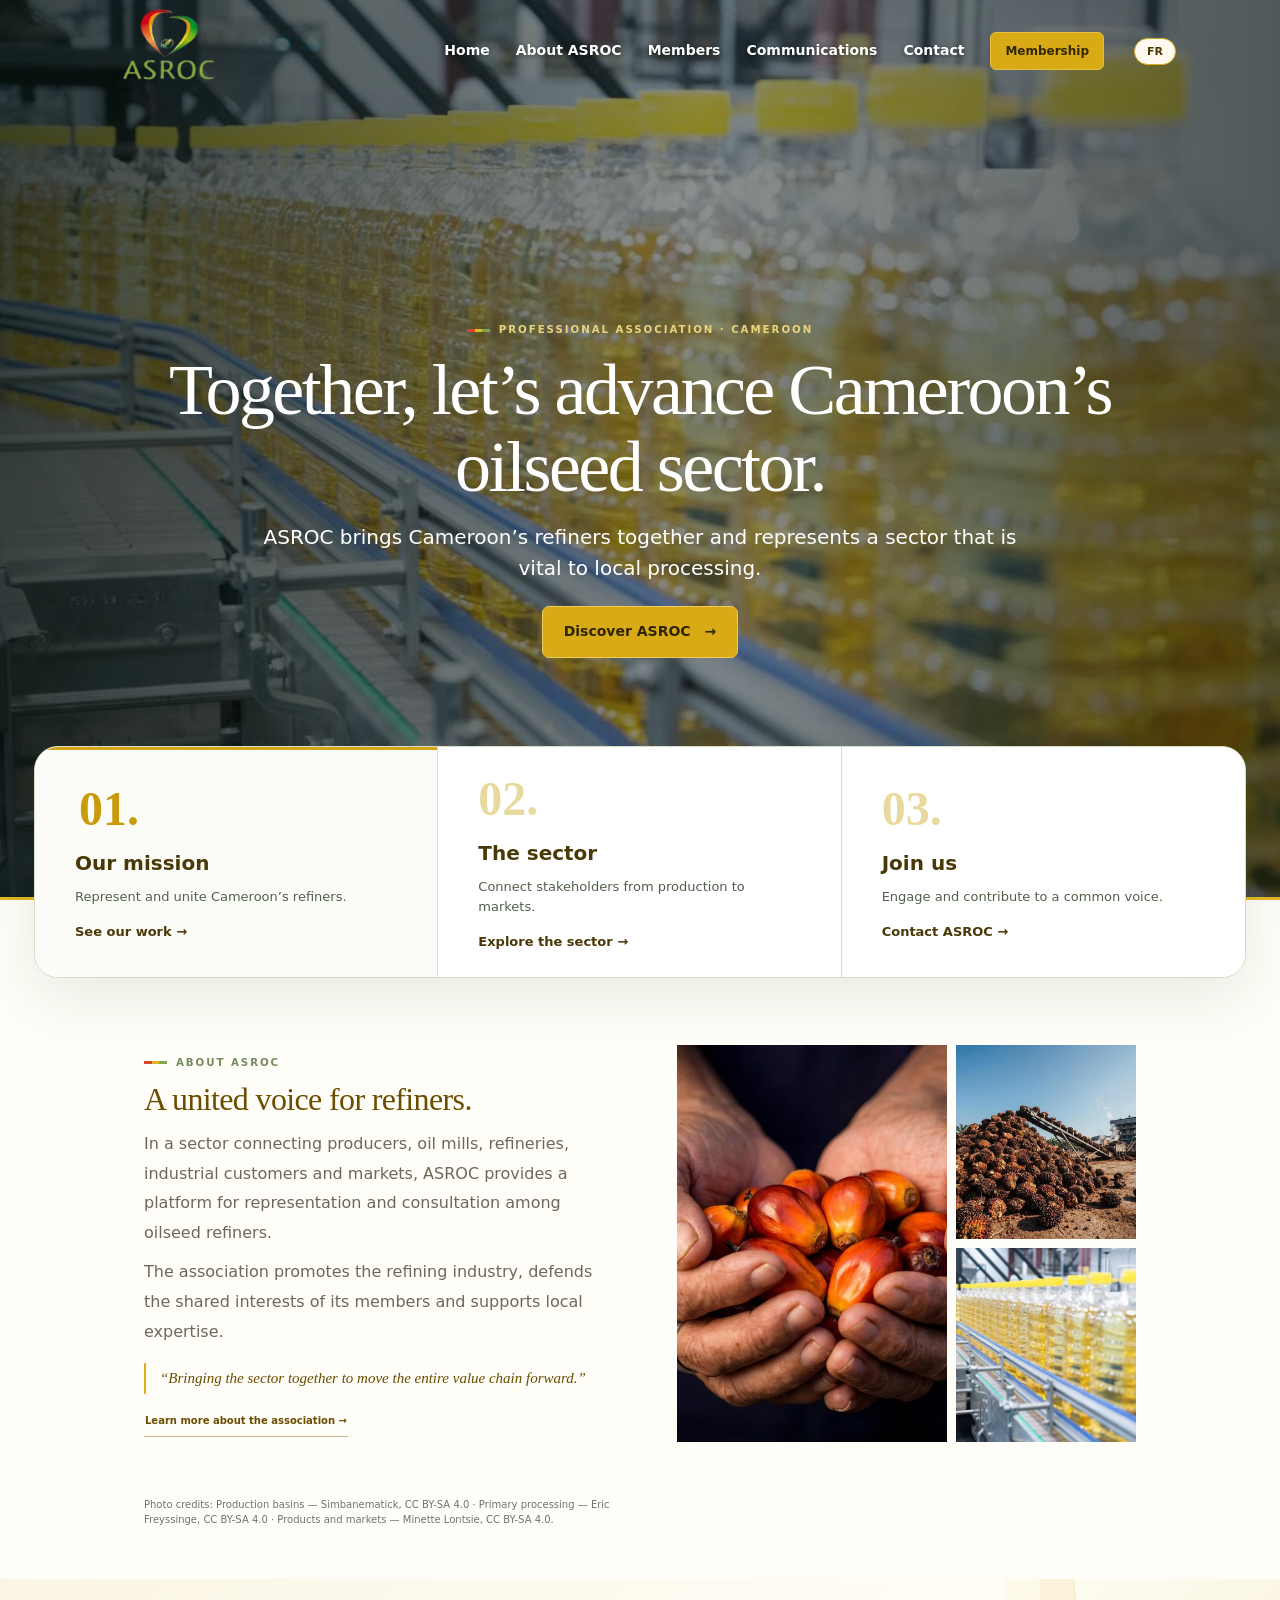
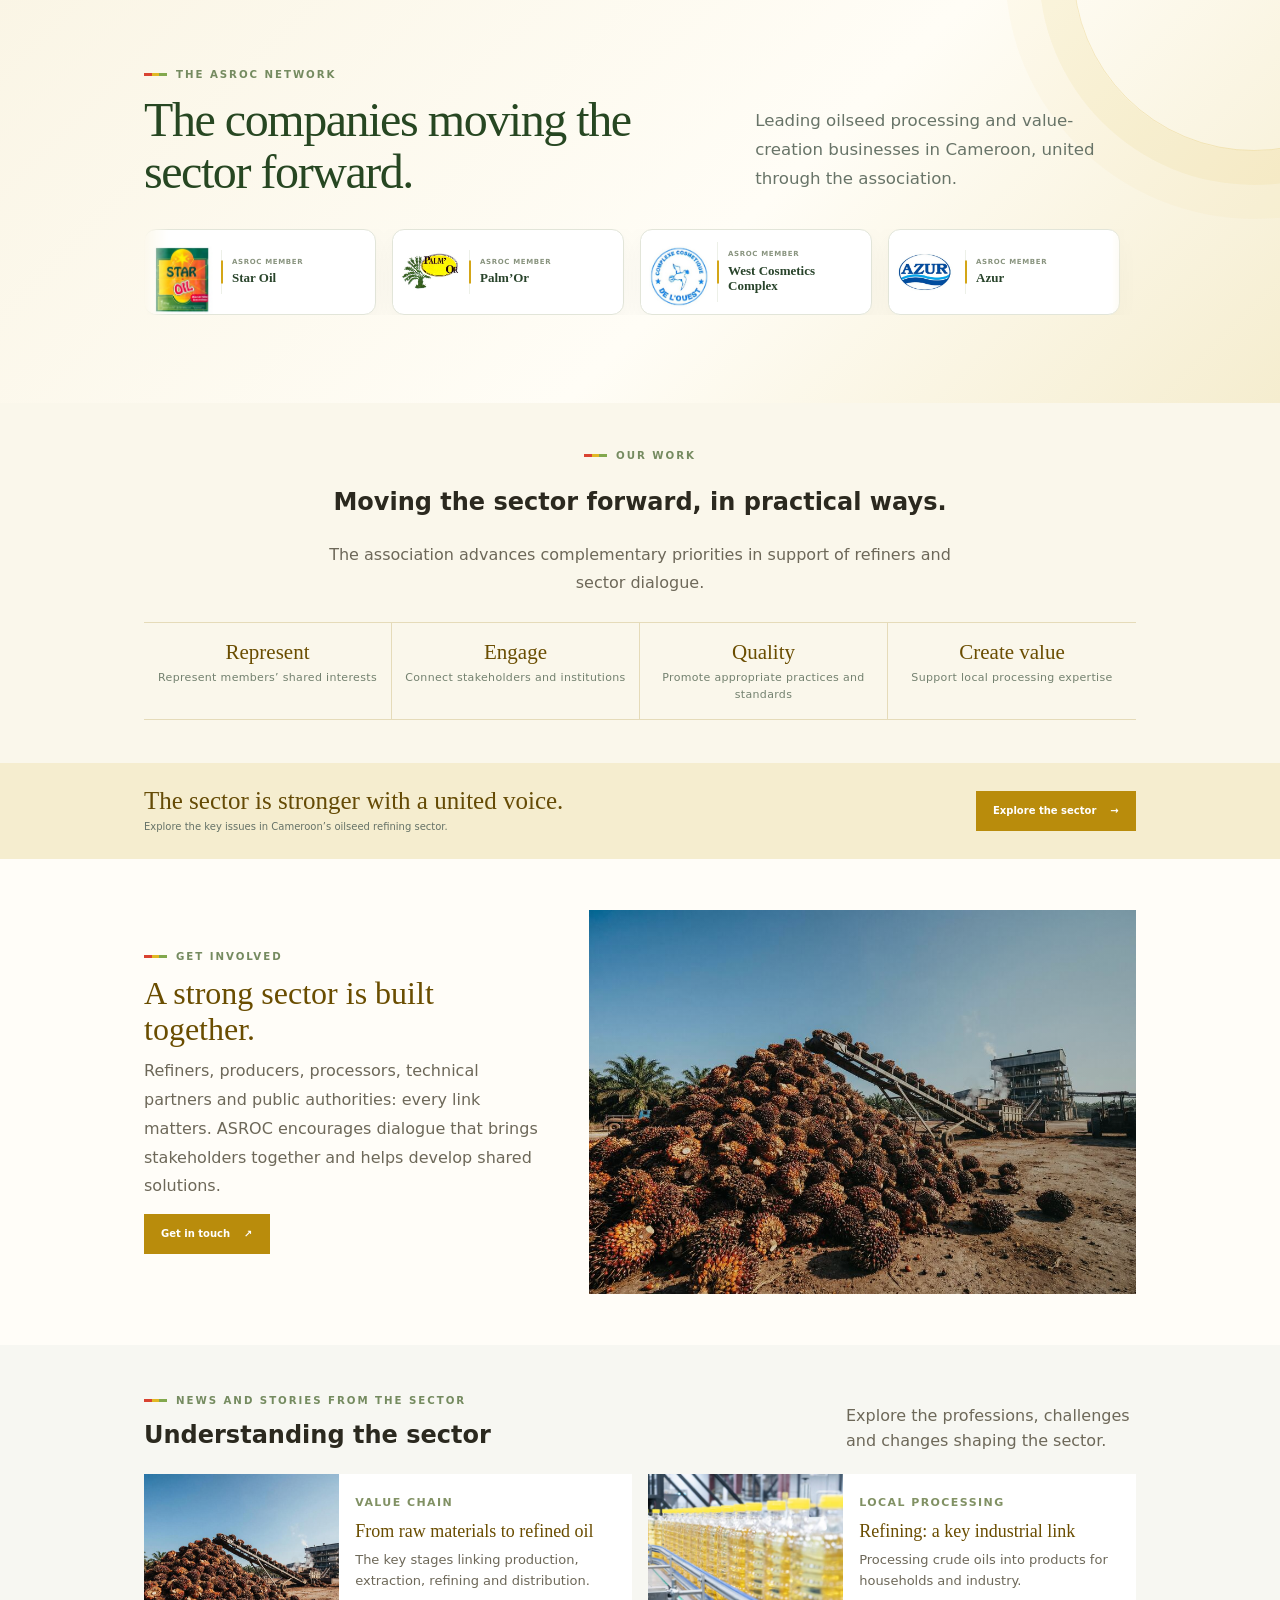
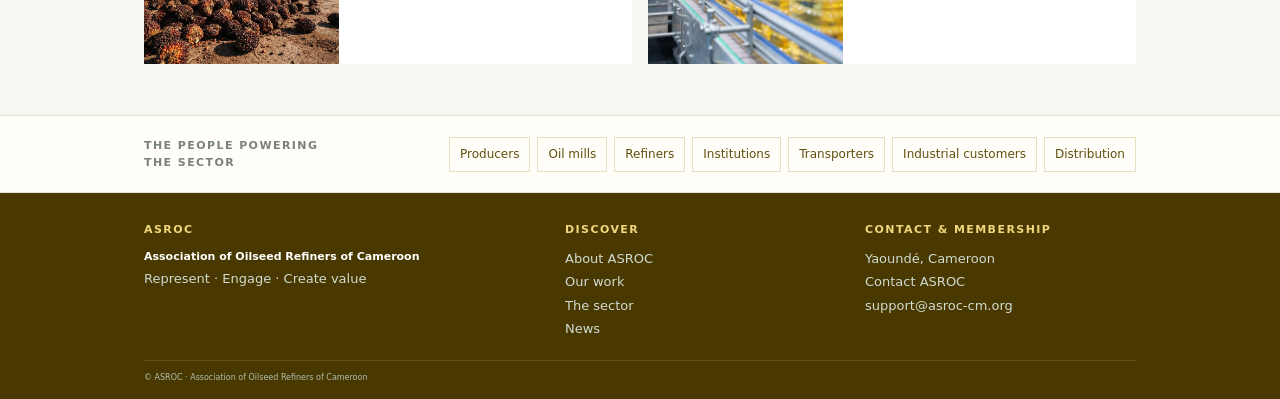
==== index.html @ 1782e1f9 "Remove overlaid photo credits from site images" ====
<!doctype html>
<html lang="fr">
<head>
<meta charset="utf-8">
<meta name="viewport" content="width=device-width, initial-scale=1, viewport-fit=cover">
<meta name="theme-color" content="#345b2b">
<title>ASROC — Raffineurs des oléagineux du Cameroun</title>
<meta name="description" content="L’ASROC fédère les raffineurs des oléagineux du Cameroun et contribue au développement de la filière.">
<link rel="stylesheet" href="/navigation.css"><link rel="icon" type="image/png" href="/assets/favicon-asroc.png"><link rel="apple-touch-icon" href="/assets/favicon-asroc.png"></head>
<body><div id="asroc-template-refined">
<style>
#asroc-template-refined{--forest:#345b2b;--forest2:#274722;--sage:#82a84d;--gold:#e1b824;--cream:#f4f0e5;--paper:#fffdf8;--ink:#21352a;--muted:#6b756d;--line:#e6e2d7;font-family:Inter,ui-sans-serif,system-ui,-apple-system,"Segoe UI",sans-serif;color:var(--ink);background:var(--paper);line-height:1.55;overflow:hidden}
#asroc-template-refined *{box-sizing:border-box}#asroc-template-refined a{color:inherit;text-decoration:none}#asroc-template-refined .ar-shell{max-width:1080px;margin:auto;padding:0 34px}
#asroc-template-refined .ar-header{position:fixed;z-index:50;top:12px;left:50%;transform:translateX(-50%);width:min(calc(100% - 32px),1600px);max-width:none;padding-left:0;padding-right:0;height:78px;display:flex;align-items:center;justify-content:space-between;gap:22px;border:0;background:transparent}
#asroc-template-refined .ar-brand{display:flex;align-items:center;gap:12px;min-width:250px}.ar-brand-mark{width:145px;height:90px;object-fit:contain;display:block}.ar-brand-name{display:none}
.ar-brand-name{color:var(--forest);font-size:9px;font-weight:800;line-height:1.35;letter-spacing:.08em}.ar-brand-name span{font-family:Georgia,serif;font-size:17px;font-weight:500;letter-spacing:.02em;display:block;margin-bottom:2px}
#asroc-template-refined .ar-nav{display:flex;align-items:center;gap:26px;font-size:14px;font-weight:650;color:#fff;text-shadow:0 1px 5px #0008}.ar-nav a:hover{color:#d94331}.ar-nav .ar-nav-cta{border:1px solid #e1b824;border-radius:6px;background:#82a84d;color:#203b22;padding:9px 14px;font-size:12px;font-weight:750;text-shadow:none;white-space:nowrap}
#asroc-template-refined .ar-hero{position:relative;min-height:690px;background:#14271c;padding:150px 0 70px;display:flex;align-items:center}.ar-hero-grid{display:flex;align-items:center;justify-content:center;text-align:center;width:100%}.ar-hero-copy{position:relative;z-index:2;max-width:1040px}.ar-hero-copy .ar-eyebrow{justify-content:center;color:#e8d37f}.ar-hero-copy h1{color:#fff;font:700 clamp(48px,7.3vw,88px)/1.08 Inter,ui-sans-serif,system-ui,sans-serif;letter-spacing:-.035em;max-width:1050px;margin:18px auto 22px}.ar-hero-copy p{font-size:clamp(16px,2vw,22px);line-height:1.65;color:#fff;max-width:850px;margin:0 auto 28px}.ar-hero-copy .ar-actions{justify-content:center}.ar-hero-copy .ar-button{background:#68ad12;padding:16px 23px;font-size:15px;border-radius:7px}.ar-hero-copy .ar-text-link{color:#fff!important;border-color:#e1b824}.ar-eyebrow{display:flex;align-items:center;gap:9px;text-transform:uppercase;letter-spacing:.19em;font-size:9px;font-weight:800;color:#758b60}.ar-eyebrow:before{content:"";width:23px;height:3px;background:linear-gradient(90deg,#d94331 0 33%,#e1b824 33% 66%,#82a84d 66%)}
#asroc-template-refined h1{font:400 clamp(38px,4.9vw,57px)/1.045 Georgia,"Times New Roman",serif;letter-spacing:-.035em;color:var(--forest);margin:16px 0 13px}.ar-hero-copy p{font-size:13px;line-height:1.8;color:#5d6a60;max-width:410px;margin:0 0 19px}
.ar-actions{display:flex;align-items:center;gap:15px;flex-wrap:wrap}.ar-button{display:inline-flex;align-items:center;gap:14px;background:var(--forest);color:#fff!important;padding:12px 17px;font-size:10px;font-weight:750;transition:background .2s}.ar-button:hover{background:var(--forest2)}.ar-text-link{font-size:10px;color:var(--forest)!important;font-weight:700;border-bottom:1px solid #c7b580;padding:10px 1px}
.ar-hero-visual{position:absolute;inset:0;margin:0;overflow:hidden;background:#25372a}.ar-hero-visual img{width:100%;height:100%;object-fit:cover;display:block}.ar-hero-visual:after{content:"";position:absolute;inset:0;background:linear-gradient(90deg,#090f0cc2,#10191485 50%,#090f0ca8)}.ar-photo-credit{position:absolute;z-index:1;bottom:14px;left:22px;color:#fff;font-size:9px;text-shadow:0 1px 5px #000}.ar-photo-credit a{color:#fff!important;text-decoration:underline}
#asroc-template-refined .ar-highlights{display:grid;grid-template-columns:repeat(3,1fr);position:relative;z-index:3;width:min(calc(100% - 68px),1400px);max-width:none;margin:-78px auto 0;padding:0;background:#fff;color:#203b22;border:1px solid #d5ddc5;border-radius:24px;overflow:hidden;box-shadow:0 18px 55px #14271c18}.ar-highlight{display:block;padding:38px 46px 34px;border-right:1px solid #d5ddc5;min-height:265px}.ar-highlight:last-child{border:0}.ar-highlight-num{font:600 58px/1 Georgia,serif;color:#d5dcc3;display:block;margin-bottom:24px}.ar-highlight strong{font-size:22px;display:block;font-weight:600;color:#213a20}.ar-highlight small{display:block;font-size:15px;line-height:1.65;color:#51604a;margin-top:12px}.ar-highlight-link{display:block;font-size:15px;font-weight:700;color:#111;margin-top:22px}.ar-highlight-link b{font-size:23px;margin-left:6px}
#asroc-template-refined .ar-about{padding:56px 0 52px}.ar-about-grid{display:grid;grid-template-columns:1fr .94fr;gap:45px;align-items:center}.ar-about h2,.ar-section h2{font:400 32px/1.13 Georgia,serif;color:var(--forest);letter-spacing:-.02em;margin:10px 0 12px}.ar-about-copy{font-size:11px;line-height:1.85;color:var(--muted);margin:0 0 10px;max-width:450px}.ar-about-quote{font:italic 15px/1.5 Georgia,serif;color:var(--forest);border-left:2px solid var(--gold);padding:4px 0 4px 14px;margin:17px 0 13px}
.ar-collage{height:276px;display:grid;grid-template-columns:1.2fr .8fr;grid-template-rows:1fr 1fr;gap:9px;position:relative}.ar-collage figure{margin:0;overflow:hidden;position:relative;background:#e5e6db}.ar-collage figure:first-child{grid-row:1/3}.ar-collage img{width:100%;height:100%;object-fit:cover;display:block}.ar-collage figcaption{position:absolute;bottom:0;left:0;right:0;padding:20px 8px 7px;color:white;background:linear-gradient(transparent,#07150dbb);font-size:8px}.ar-collage figcaption a{color:white!important;text-decoration:underline}
#asroc-template-refined .ar-impact{background:#f7f7f1;padding:45px 0 43px}.ar-impact-head{text-align:center;max-width:650px;margin:0 auto 25px}.ar-impact-head .ar-eyebrow{justify-content:center}.ar-impact-head p{font-size:11px;color:var(--muted);line-height:1.75;margin:0}
.ar-impact-grid{display:grid;grid-template-columns:repeat(4,1fr);border-top:1px solid #d8dfd2;border-bottom:1px solid #d8dfd2}.ar-impact-item{text-align:center;padding:17px 12px 16px;border-right:1px solid #d8dfd2}.ar-impact-item:last-child{border:0}.ar-impact-item b{font:21px Georgia,serif;color:var(--forest);display:block}.ar-impact-item span{font-size:9px;color:#73816f;display:block;margin-top:4px;letter-spacing:.03em}
.ar-cta{padding:24px 0;background:#e7eddd}.ar-cta-inner{display:flex;justify-content:space-between;align-items:center;gap:24px}.ar-cta h2{font:400 25px Georgia,serif;color:var(--forest);margin:0 0 4px}.ar-cta p{font-size:10px;color:#657267;margin:0}
#asroc-template-refined .ar-engage{padding:51px 0;background:#fffdf8}.ar-engage-grid{display:grid;grid-template-columns:.85fr 1.15fr;gap:40px;align-items:center}.ar-engage h2{font:400 32px/1.13 Georgia,serif;color:var(--forest);margin:10px 0}.ar-engage-copy{font-size:11px;color:var(--muted);line-height:1.8;margin:0 0 13px}.ar-engage-visual{position:relative;height:223px;overflow:hidden;background:#dfe6d8}.ar-engage-visual img{display:block;width:100%;height:100%;object-fit:cover}.ar-engage-visual:after{content:"";position:absolute;inset:0;background:linear-gradient(90deg,#09211712,#09211745)}
#asroc-template-refined .ar-stories{padding:48px 0 51px;background:#f7f7f2}.ar-stories-head{display:flex;justify-content:space-between;align-items:end;gap:20px;margin-bottom:20px}.ar-stories-head h2{margin:8px 0 0}.ar-stories-head p{font-size:10px;color:var(--muted);max-width:290px;margin:0}.ar-story-grid{display:grid;grid-template-columns:1fr 1fr;gap:16px}.ar-story{background:#fff;display:grid;grid-template-columns:40% 1fr;min-height:145px}.ar-story img{width:100%;height:100%;min-height:145px;object-fit:cover}.ar-story-copy{padding:15px 16px}.ar-story-copy small{font-size:8px;letter-spacing:.13em;text-transform:uppercase;color:#819164;font-weight:800}.ar-story-copy h3{font:18px Georgia,serif;color:var(--forest);margin:7px 0}.ar-story-copy p{font-size:9px;line-height:1.65;color:var(--muted);margin:0}
#asroc-template-refined .ar-partners{padding:21px 0;background:#fffdf8;border-top:1px solid var(--line);border-bottom:1px solid var(--line)}.ar-partner-inner{display:flex;justify-content:space-between;align-items:center;gap:20px}.ar-partner-title{font-size:9px;text-transform:uppercase;letter-spacing:.13em;color:#798278;font-weight:800;max-width:130px}.ar-tags{display:flex;gap:7px;flex-wrap:wrap}.ar-tags span{font-size:9px;color:#536257;padding:7px 10px;border:1px solid #e0e2d8;background:#faf9f4}
#asroc-template-refined .ar-footer{background:#143427;color:#dce5da;padding:28px 0 15px}.ar-footer-grid{display:grid;grid-template-columns:1.45fr 1fr 1fr;gap:28px}.ar-footer h3{font-size:9px;text-transform:uppercase;letter-spacing:.13em;color:#d7c58f;margin:0 0 9px}.ar-footer p,.ar-footer a{font-size:9px;line-height:1.8;color:#d0dbd1;margin:0}.ar-footer-brand{font-size:11px!important;font-weight:700;color:white!important}.ar-footer-bottom{border-top:1px solid #ffffff20;margin-top:19px;padding-top:11px;font-size:8px;color:#aebeb1}
@media(max-width:720px){#asroc-template-refined .ar-shell{padding-left:21px;padding-right:21px}.ar-nav a:not(.ar-nav-cta){display:none}.ar-hero-grid,.ar-about-grid,.ar-engage-grid{grid-template-columns:1fr;gap:20px}.ar-hero{padding:145px 0 55px!important;min-height:680px}.ar-hero-visual{height:auto}.ar-highlights{grid-template-columns:1fr!important;width:calc(100% - 34px)!important;margin:-44px auto 0!important;border-radius:18px}.ar-highlight{min-height:0;padding:24px 26px;border-right:0;border-bottom:1px solid #d5ddc5}.ar-highlight:last-child{border:0}.ar-about{padding:39px 0!important}.ar-collage{height:235px}.ar-impact-grid{grid-template-columns:1fr 1fr}.ar-impact-item:nth-child(2){border-right:0}.ar-impact-item:nth-child(-n+2){border-bottom:1px solid #d8dfd2}.ar-cta-inner{align-items:flex-start;flex-direction:column}.ar-engage{padding:38px 0!important}.ar-engage-visual{height:190px}.ar-stories-head{display:block}.ar-stories-head p{margin-top:8px}.ar-story-grid{grid-template-columns:1fr}.ar-partner-inner{align-items:flex-start;flex-direction:column}.ar-footer-grid{grid-template-columns:1fr 1fr}.ar-footer-grid>div:first-child{grid-column:1/-1}}
@media(max-width:440px){#asroc-template-refined .ar-shell{padding-left:17px;padding-right:17px}.ar-brand-name{font-size:8px}.ar-brand-name span{font-size:15px}.ar-brand-mark{width:112px;height:70px}.ar-header{height:67px!important}.ar-nav{gap:0}.ar-nav .ar-nav-cta{padding:9px!important;font-size:9px}.ar-collage{height:200px}.ar-story{grid-template-columns:1fr}.ar-story img{height:150px;min-height:0}.ar-footer-grid{grid-template-columns:1fr}}
.ar-slider{isolation:isolate}.ar-slide-bg{position:absolute;inset:0;z-index:-1;opacity:0;transition:opacity 1s ease;overflow:hidden}.ar-slide-bg.is-active{opacity:1}.ar-slide-bg img{width:100%;height:100%;object-fit:cover;animation:ar-kenburns 8s ease both}.ar-slide-bg:after{content:"";position:absolute;inset:0;background:linear-gradient(90deg,#08120ec9,#10191479 55%,#090f0ca8)}@keyframes ar-kenburns{from{transform:scale(1.06)}to{transform:scale(1.14)}}.ar-slider-title.is-entering{animation:ar-rise .7s ease both}@keyframes ar-rise{from{opacity:0;transform:translateY(22px)}to{opacity:1;transform:translateY(0)}}.ar-slide-credit{position:absolute;right:30px;bottom:170px;color:#ffffffc9;font-size:10px;z-index:2}.ar-slider-controls{position:absolute;z-index:4;left:50%;bottom:-78px;transform:translateX(-50%);width:min(calc(100% - 68px),1400px);display:grid;grid-template-columns:repeat(3,1fr);background:#fff;color:#203b22;border:1px solid #d5ddc5;border-radius:24px;overflow:hidden;box-shadow:0 18px 55px #14271c18}.ar-slider-tab{appearance:none;text-align:left;background:#fff;color:#203b22;border:0;border-right:1px solid #d5ddc5;padding:28px 40px 25px;cursor:pointer;min-height:210px;font:inherit;transition:background .25s}.ar-slider-tab:last-child{border-right:0}.ar-slider-tab:hover,.ar-slider-tab.is-active{background:#fbfcf7}.ar-slider-tab b{display:block;font:600 48px/1 Georgia,serif;color:#d5dcc3;margin-bottom:15px}.ar-slider-tab strong{display:block;font-size:20px;color:#213a20}.ar-slider-tab small{display:block;font-size:13px;line-height:1.55;color:#51604a;margin-top:8px}.ar-slider-tab span{display:block;margin-top:15px;font-size:13px;font-weight:700;color:#172516}.ar-slider-progress{position:absolute;z-index:3;bottom:0;left:0;width:100%;height:3px;background:#ffffff48}.ar-slider-progress span{display:block;width:0;height:100%;background:#e1b824}.ar-about{padding-top:145px!important}@media(max-width:720px){.ar-slider-controls{grid-template-columns:1fr;width:calc(100% - 34px);bottom:-240px}.ar-slider-tab{min-height:0;padding:15px 20px;border-right:0;border-bottom:1px solid #d5ddc5}.ar-slider-tab b{font-size:26px;display:inline;margin:0 12px 0 0}.ar-slider-tab strong{display:inline;font-size:16px}.ar-slider-tab small{margin-top:4px}.ar-slider-tab span{margin-top:5px}.ar-about{padding-top:285px!important}.ar-slide-credit{display:none}}
.ar-slider-title.is-entering{animation:ar-rise .8s cubic-bezier(.2,.7,.2,1) both}.ar-slider-copy.is-entering{animation:ar-rise .85s .12s cubic-bezier(.2,.7,.2,1) both}.ar-slider-cta.is-entering{animation:ar-rise .85s .24s cubic-bezier(.2,.7,.2,1) both}.ar-slide-bg.is-active img{animation:ar-kenburns 7s cubic-bezier(.18,.6,.22,1) both}.ar-slider-tab{position:relative;overflow:hidden;transition:background .35s ease,transform .35s ease,box-shadow .35s ease}.ar-slider-tab:before{content:"";position:absolute;top:0;left:0;right:0;height:3px;background:#82a84d;transform:scaleX(0);transform-origin:left;transition:transform .35s ease}.ar-slider-tab.is-active:before{transform:scaleX(1)}.ar-slider-tab:hover{transform:translateY(-5px);box-shadow:0 12px 26px #243e1e12}.ar-slider-tab b{transition:color .35s ease,transform .35s ease}.ar-slider-tab.is-active b{color:#82a84d;transform:translateX(4px)}.ar-slider .ar-button{transition:transform .25s ease,box-shadow .25s ease,background .25s ease}.ar-slider .ar-button:hover{transform:translateY(-3px);box-shadow:0 12px 28px #030a0640;background:#75bd14}.ar-slide-bg.is-active:after{animation:ar-overlay-in 1s ease both}@keyframes ar-overlay-in{from{opacity:.55}to{opacity:1}}@media(prefers-reduced-motion:reduce){#asroc-template-refined .ar-slider *,#asroc-template-refined .ar-slider *:before{animation-duration:.01ms!important;animation-iteration-count:1!important;scroll-behavior:auto!important;transition-duration:.01ms!important}}
#asroc-template-refined.ar-scroll-ready .ar-scroll-reveal{opacity:0;transform:translate3d(0,32px,0);transition:opacity .8s cubic-bezier(.2,.7,.2,1) var(--ar-delay,0ms),transform .8s cubic-bezier(.2,.7,.2,1) var(--ar-delay,0ms);will-change:opacity,transform}#asroc-template-refined.ar-scroll-ready .ar-scroll-reveal.ar-revealed{opacity:1;transform:translate3d(0,0,0);will-change:auto}#asroc-template-refined.ar-scroll-ready .ar-scroll-reveal.ar-reveal-left{transform:translate3d(-36px,0,0)}#asroc-template-refined.ar-scroll-ready .ar-scroll-reveal.ar-reveal-left.ar-revealed{transform:translate3d(0,0,0)}#asroc-template-refined.ar-scroll-ready .ar-scroll-reveal.ar-reveal-right{transform:translate3d(36px,0,0)}#asroc-template-refined.ar-scroll-ready .ar-scroll-reveal.ar-reveal-right.ar-revealed{transform:translate3d(0,0,0)}@media(prefers-reduced-motion:reduce){#asroc-template-refined.ar-scroll-ready .ar-scroll-reveal{opacity:1!important;transform:none!important;transition:none!important}}
.ar-slider .ar-slider-title{color:#fff!important;text-align:center!important}.ar-slider .ar-slider-copy{color:#fff!important;text-align:center!important;margin-left:auto!important;margin-right:auto!important}

/* Responsive layout refinements */
#asroc-template-refined{overflow-x:clip;font-size:16px}
#asroc-template-refined .ar-shell{width:min(100%,1160px);padding-inline:clamp(20px,4vw,44px)}
#asroc-template-refined .ar-about-copy,#asroc-template-refined .ar-impact-head p,#asroc-template-refined .ar-engage-copy,#asroc-template-refined .ar-stories-head p{font-size:clamp(14px,1.25vw,16px)}
#asroc-template-refined .ar-eyebrow{font-size:clamp(9px,.8vw,11px)}
#asroc-template-refined .ar-impact-item span,#asroc-template-refined .ar-story-copy small,#asroc-template-refined .ar-footer h3{font-size:11px}
#asroc-template-refined .ar-story-copy p,#asroc-template-refined .ar-footer p,#asroc-template-refined .ar-footer a{font-size:13px}
#asroc-template-refined .ar-partner-title{font-size:11px;max-width:190px}
#asroc-template-refined .ar-tags span{font-size:12px}
#asroc-template-refined .ar-menu-toggle{display:none}
#asroc-template-refined .ar-collage{min-height:300px;height:clamp(280px,31vw,420px)}
#asroc-template-refined .ar-engage-visual{height:clamp(240px,30vw,390px)}
#asroc-template-refined .ar-story{min-height:190px}
#asroc-template-refined .ar-story img{min-height:190px}
@media(max-width:960px){
 #asroc-template-refined .ar-header{width:calc(100% - 40px);gap:12px}
 #asroc-template-refined .ar-brand{min-width:0}
 #asroc-template-refined .ar-brand-mark{width:120px;height:76px}
 #asroc-template-refined .ar-nav{gap:clamp(12px,2vw,22px);font-size:13px}
 #asroc-template-refined .ar-nav .ar-nav-cta{font-size:11px;padding:9px 11px}
 #asroc-template-refined .ar-highlights{width:calc(100% - 48px)}
 #asroc-template-refined .ar-highlight{padding:30px 28px;min-height:235px}
 #asroc-template-refined .ar-highlight-num{font-size:48px;margin-bottom:18px}
 #asroc-template-refined .ar-about-grid,#asroc-template-refined .ar-engage-grid{gap:28px}
}
@media(max-width:720px){
 #asroc-template-refined .ar-shell{padding-inline:22px}
 #asroc-template-refined .ar-header{top:12px;width:calc(100% - 32px);height:68px!important;padding:0 14px;background:#17251dcc;backdrop-filter:blur(12px);border:1px solid #ffffff24;border-radius:14px}
 #asroc-template-refined .ar-brand-mark{width:104px;height:64px}
 #asroc-template-refined .ar-menu-toggle{display:flex;flex-direction:column;justify-content:center;gap:5px;width:44px;height:44px;padding:10px;border:1px solid #ffffff80;border-radius:10px;background:#ffffff12;color:#fff;cursor:pointer;z-index:8}
 #asroc-template-refined .ar-menu-toggle span{display:block;width:22px;height:2px;border-radius:2px;background:#fff;transition:transform .2s,opacity .2s}
 #asroc-template-refined .ar-menu-toggle[aria-expanded="true"] span:first-child{transform:translateY(7px) rotate(45deg)}
 #asroc-template-refined .ar-menu-toggle[aria-expanded="true"] span:nth-child(2){opacity:0}
 #asroc-template-refined .ar-menu-toggle[aria-expanded="true"] span:last-child{transform:translateY(-7px) rotate(-45deg)}
 #asroc-template-refined .ar-nav{display:none;position:absolute;top:calc(100% + 9px);left:0;right:0;padding:12px;background:#fff;color:#203b22;text-shadow:none;border:1px solid #d5ddc5;border-radius:14px;box-shadow:0 16px 40px #0003;align-items:stretch;gap:3px}
 #asroc-template-refined .ar-nav.is-open{display:flex;flex-direction:column}
 #asroc-template-refined .ar-nav a:not(.ar-nav-cta){display:block;padding:12px 13px;border-radius:8px;color:#203b22;text-shadow:none;font-size:15px}
 #asroc-template-refined .ar-nav a:not(.ar-nav-cta):hover{background:#f2f5eb}
 #asroc-template-refined .ar-nav .ar-nav-cta{display:block;text-align:center;margin-top:4px;padding:12px!important;font-size:14px!important}
 #asroc-template-refined .ar-hero{min-height:clamp(590px,92svh,760px);padding:118px 0 70px!important}
 #asroc-template-refined .ar-hero-copy{width:100%}
 #asroc-template-refined .ar-hero-copy h1{font-size:clamp(38px,10vw,62px);line-height:1.05;margin:17px auto}
 #asroc-template-refined .ar-hero-copy p{font-size:clamp(16px,4.2vw,19px);line-height:1.6}
 #asroc-template-refined .ar-photo-credit{font-size:10px;left:14px;right:14px;bottom:10px}
 #asroc-template-refined .ar-slider-controls{bottom:-250px;width:calc(100% - 32px);border-radius:16px}
 #asroc-template-refined .ar-slider-tab{padding:15px 17px}
 #asroc-template-refined .ar-slider-tab small{font-size:13px;line-height:1.45}
 #asroc-template-refined .ar-about{padding-top:286px!important}
 #asroc-template-refined .ar-about-grid,#asroc-template-refined .ar-engage-grid{grid-template-columns:minmax(0,1fr);gap:24px}
 #asroc-template-refined .ar-about h2,#asroc-template-refined .ar-section h2,#asroc-template-refined .ar-engage h2{font-size:clamp(28px,7vw,38px)}
 #asroc-template-refined .ar-about-copy,#asroc-template-refined .ar-impact-head p,#asroc-template-refined .ar-engage-copy,#asroc-template-refined .ar-stories-head p{font-size:15px;line-height:1.75}
 #asroc-template-refined .ar-collage{height:clamp(230px,62vw,340px);min-height:0;gap:6px}
 #asroc-template-refined .ar-collage figcaption{font-size:10px;padding:22px 9px 8px}
 #asroc-template-refined .ar-impact{padding:40px 0}
 #asroc-template-refined .ar-impact-item{padding:17px 8px}
 #asroc-template-refined .ar-impact-item b{font-size:20px}
 #asroc-template-refined .ar-impact-item span{font-size:11px;line-height:1.4}
 #asroc-template-refined .ar-cta{padding:28px 0}
 #asroc-template-refined .ar-cta h2{font-size:clamp(23px,6vw,30px)}
 #asroc-template-refined .ar-cta p{font-size:14px}
 #asroc-template-refined .ar-engage{padding:40px 0!important}
 #asroc-template-refined .ar-engage-visual{height:clamp(220px,60vw,330px)}
 #asroc-template-refined .ar-stories{padding:40px 0}
 #asroc-template-refined .ar-stories-head{display:block}
 #asroc-template-refined .ar-story-grid{grid-template-columns:minmax(0,1fr);gap:14px}
 #asroc-template-refined .ar-story{grid-template-columns:minmax(0,38%) minmax(0,1fr);min-height:160px}
 #asroc-template-refined .ar-story img{height:100%;min-height:160px}
 #asroc-template-refined .ar-story-copy{padding:13px}
 #asroc-template-refined .ar-story-copy h3{font-size:18px}
 #asroc-template-refined .ar-story-copy p{font-size:13px}
 #asroc-template-refined .ar-partner-inner{align-items:flex-start;flex-direction:column}
 #asroc-template-refined .ar-partner-title{max-width:none}
 #asroc-template-refined .ar-tags{gap:7px}
 #asroc-template-refined .ar-footer{padding:32px 0 18px}
 #asroc-template-refined .ar-footer-grid{grid-template-columns:1fr 1fr;gap:22px}
 #asroc-template-refined .ar-footer-grid>div:first-child{grid-column:1/-1}
 #asroc-template-refined .ar-footer p,#asroc-template-refined .ar-footer a{font-size:13px}
}
@media(max-width:420px){
 #asroc-template-refined .ar-shell{padding-inline:17px}
 #asroc-template-refined .ar-hero-copy h1{font-size:clamp(35px,10.2vw,44px)}
 #asroc-template-refined .ar-eyebrow{font-size:8px;letter-spacing:.14em}
 #asroc-template-refined .ar-slider-controls{bottom:-268px}
 #asroc-template-refined .ar-slider-tab{padding:13px 14px}
 #asroc-template-refined .ar-slider-tab b{font-size:23px}
 #asroc-template-refined .ar-slider-tab strong{font-size:15px}
 #asroc-template-refined .ar-about{padding-top:304px!important}
 #asroc-template-refined .ar-story{grid-template-columns:1fr}
 #asroc-template-refined .ar-story img{height:190px;min-height:190px}
 #asroc-template-refined .ar-footer-grid{grid-template-columns:1fr}
 #asroc-template-refined .ar-footer-grid>div:first-child{grid-column:auto}
}
@media(prefers-reduced-motion:reduce){#asroc-template-refined *,#asroc-template-refined *:before,#asroc-template-refined *:after{scroll-behavior:auto!important;animation-duration:.01ms!important;animation-iteration-count:1!important;transition-duration:.01ms!important}}

#asroc-template-refined .ar-members{position:relative;padding:clamp(52px,7vw,88px) 0;background:linear-gradient(135deg,#f4f2e8,#fbfaf5 58%,#eef2e8);overflow:hidden}
#asroc-template-refined .ar-members:before{content:"";position:absolute;width:360px;height:360px;border:1px solid #829b5426;border-radius:50%;right:-155px;top:-190px;box-shadow:0 0 0 34px #829b5410,0 0 0 68px #829b5408;pointer-events:none}
#asroc-template-refined .ar-members-heading{position:relative;display:grid;grid-template-columns:minmax(0,1.2fr) minmax(260px,.8fr);align-items:end;gap:40px;margin-bottom:32px}
#asroc-template-refined .ar-members-heading h2{max-width:700px;margin:11px 0 0;color:#274722;font:400 clamp(30px,4vw,48px)/1.08 Georgia,"Times New Roman",serif;letter-spacing:-.03em}
#asroc-template-refined .ar-members-heading p{max-width:430px;margin:0 0 4px;color:#687468;font-size:clamp(14px,1.3vw,17px);line-height:1.75}
#asroc-template-refined .ar-member-grid{position:relative;display:grid;grid-template-columns:repeat(4,minmax(0,1fr));gap:16px}
#asroc-template-refined .ar-member-card{position:relative;min-width:0;overflow:hidden;border:1px solid #e2e5d9;border-radius:15px;background:#fff;box-shadow:0 9px 28px #1a35100b;transition:transform .28s ease,box-shadow .28s ease,border-color .28s ease}
#asroc-template-refined .ar-member-card:hover{transform:translateY(-5px);border-color:#b8c99e;box-shadow:0 18px 38px #1a35101a}
#asroc-template-refined .ar-member-logo{height:154px;display:grid;place-items:center;padding:17px 22px 9px;background:radial-gradient(ellipse at center,#f8f9f4 0,#fff 72%)}
#asroc-template-refined .ar-member-logo img{display:block;width:100%;height:100%;object-fit:contain}
#asroc-template-refined .ar-member-meta{position:relative;padding:13px 17px 17px;border-top:1px solid #edf0e8}
#asroc-template-refined .ar-member-meta:before{content:"";position:absolute;left:17px;top:-1px;width:32px;height:2px;background:linear-gradient(90deg,#d94331 0 33%,#e1b824 33% 66%,#82a84d 66%)}
#asroc-template-refined .ar-member-meta span{display:block;color:#89947f;font-size:9px;font-weight:800;letter-spacing:.13em;text-transform:uppercase}
#asroc-template-refined .ar-member-meta h3{margin:5px 0 0;color:#29442b;font:600 17px/1.25 Georgia,"Times New Roman",serif}
#asroc-template-refined .ar-member-card:nth-child(5){grid-column:2}
@media(max-width:900px){#asroc-template-refined .ar-members-heading{gap:24px}#asroc-template-refined .ar-member-grid{grid-template-columns:repeat(3,minmax(0,1fr))}#asroc-template-refined .ar-member-card:nth-child(5){grid-column:auto}#asroc-template-refined .ar-member-card:nth-child(7){grid-column:2}}
@media(max-width:720px){#asroc-template-refined .ar-members{padding:48px 0}#asroc-template-refined .ar-members-heading{grid-template-columns:1fr;gap:12px;margin-bottom:23px}#asroc-template-refined .ar-members-heading p{max-width:560px}#asroc-template-refined .ar-member-grid{grid-template-columns:repeat(2,minmax(0,1fr));gap:11px}#asroc-template-refined .ar-member-card:nth-child(7){grid-column:1/-1;width:calc(50% - 6px);justify-self:center}#asroc-template-refined .ar-member-logo{height:clamp(100px,31vw,145px);padding:12px}#asroc-template-refined .ar-member-meta{padding:11px 12px 13px}#asroc-template-refined .ar-member-meta:before{left:12px}#asroc-template-refined .ar-member-meta h3{font-size:15px}#asroc-template-refined .ar-member-meta span{font-size:8px}}
@media(max-width:380px){#asroc-template-refined .ar-member-grid{grid-template-columns:1fr}#asroc-template-refined .ar-member-card:nth-child(7){grid-column:auto;width:100%}#asroc-template-refined .ar-member-card{display:grid;grid-template-columns:112px minmax(0,1fr);align-items:center;min-height:106px}#asroc-template-refined .ar-member-logo{height:100px;padding:10px}#asroc-template-refined .ar-member-meta{border-top:0;border-left:1px solid #edf0e8;padding:14px}#asroc-template-refined .ar-member-meta:before{left:-1px;top:18px;width:2px;height:32px}}
@media(prefers-reduced-motion:reduce){#asroc-template-refined .ar-member-card{transition:none}}


/* Continuous member logo carousel */
#asroc-template-refined .ar-member-grid{display:block;position:relative;width:100%;overflow:hidden;mask-image:linear-gradient(90deg,transparent,#000 2.5%,#000 97.5%,transparent)}
#asroc-template-refined .ar-member-track{display:flex;width:350%;animation:asroc-member-marquee 42s linear infinite;will-change:transform}
#asroc-template-refined .ar-member-set{flex:0 0 50%;width:50%;display:grid;grid-template-columns:repeat(7,minmax(0,1fr));gap:16px;padding-right:16px}
#asroc-template-refined .ar-member-grid:hover .ar-member-track,#asroc-template-refined .ar-member-grid:focus-within .ar-member-track{animation-play-state:paused}
#asroc-template-refined .ar-member-card{min-width:0;min-height:0}
#asroc-template-refined .ar-member-logo{height:112px;padding:12px 16px 6px}
#asroc-template-refined .ar-member-meta{padding:10px 13px 13px}
#asroc-template-refined .ar-member-meta:before{left:13px}
#asroc-template-refined .ar-member-meta h3{font-size:15px;line-height:1.25}
@keyframes asroc-member-marquee{from{transform:translateX(0)}to{transform:translateX(-50%)}}
@media(max-width:720px){
 #asroc-template-refined .ar-member-track{width:700%;animation-duration:35s}
 #asroc-template-refined .ar-member-set{flex-basis:50%;width:50%;gap:12px;padding-right:12px}
 #asroc-template-refined .ar-member-logo{height:clamp(86px,26vw,112px);padding:10px 12px 5px}
 #asroc-template-refined .ar-member-meta{padding:9px 10px 11px}
 #asroc-template-refined .ar-member-meta:before{left:10px}
 #asroc-template-refined .ar-member-meta h3{font-size:clamp(12px,3.2vw,15px)}
}
@media(prefers-reduced-motion:reduce){
 #asroc-template-refined .ar-member-track{width:100%;display:block;animation:none;transform:none}
 #asroc-template-refined .ar-member-set:first-child{width:100%;display:grid;grid-template-columns:repeat(4,minmax(0,1fr));gap:12px;padding:0}
 #asroc-template-refined .ar-member-set[aria-hidden="true"]{display:none}
 #asroc-template-refined .ar-member-card{display:block;width:auto}
}
@media(max-width:720px) and (prefers-reduced-motion:reduce){#asroc-template-refined .ar-member-set:first-child{grid-template-columns:repeat(2,minmax(0,1fr))}}


/* Compact single-row member cards */
#asroc-template-refined .ar-member-card{display:flex;flex-direction:row;align-items:center;height:86px;min-height:86px;border-radius:12px}
#asroc-template-refined .ar-member-logo{flex:0 0 76px;width:76px;height:66px;padding:7px 8px;background:#fff}
#asroc-template-refined .ar-member-meta{flex:1;min-width:0;padding:8px 10px;border-top:0;border-left:1px solid #edf0e8}
#asroc-template-refined .ar-member-meta:before{left:-1px;top:50%;width:2px;height:23px;transform:translateY(-50%)}
#asroc-template-refined .ar-member-meta span{font-size:7px;letter-spacing:.09em;line-height:1.2}
#asroc-template-refined .ar-member-meta h3{font-size:13px;line-height:1.15;overflow-wrap:anywhere}
@media(max-width:720px){
 #asroc-template-refined .ar-member-card{height:72px;min-height:72px;border-radius:10px}
 #asroc-template-refined .ar-member-logo{flex-basis:56px;width:56px;height:54px;padding:5px}
 #asroc-template-refined .ar-member-meta{padding:7px 8px}
 #asroc-template-refined .ar-member-meta span{font-size:6px;letter-spacing:.06em}
 #asroc-template-refined .ar-member-meta h3{font-size:clamp(10px,2.8vw,12px)}
}
@media(max-width:380px){
 #asroc-template-refined .ar-member-card{display:flex;grid-template-columns:none;width:auto;min-height:66px;height:66px}
 #asroc-template-refined .ar-member-logo{flex-basis:48px;width:48px;height:50px}
 #asroc-template-refined .ar-member-meta{border-top:0;border-left:1px solid #edf0e8;padding:6px}
 #asroc-template-refined .ar-member-meta:before{left:-1px;top:50%;width:2px;height:19px}
}


/* Keep every member logo on the same carousel row */
#asroc-template-refined .ar-member-set .ar-member-card:nth-child(5),
#asroc-template-refined .ar-member-set .ar-member-card:nth-child(7){grid-column:auto;width:auto;justify-self:stretch}
@media(prefers-reduced-motion:reduce){#asroc-template-refined .ar-member-set:first-child{grid-template-columns:repeat(7,minmax(0,1fr))}}


/* Full-bleed hero and page canvas */
html,body{width:100%;min-height:100%;margin:0!important;padding:0!important}
html{overflow-x:clip}
#asroc-template-refined{display:block;width:100%;min-height:100vh;margin:0!important;padding:0;background:var(--paper);overflow-x:clip}
#asroc-template-refined .ar-hero.ar-slider{display:flex;width:100%;height:100vh;height:100svh;min-height:100vh;min-height:100svh;box-sizing:border-box}
#asroc-template-refined .ar-slide-bg{inset:0;width:100%;height:100%}
#asroc-template-refined .ar-slide-bg img{width:100%;height:100%;object-fit:cover;object-position:center}
@media(max-width:720px){#asroc-template-refined .ar-hero.ar-slider{height:100svh;min-height:100svh;padding-top:105px!important;padding-bottom:64px!important}}
@media(max-height:520px) and (orientation:landscape){#asroc-template-refined .ar-hero.ar-slider{height:auto;min-height:100svh;padding-top:100px!important;padding-bottom:50px!important}}


/* Keep slider copy and CTA clear of the slide selector */
#asroc-template-refined .ar-hero-copy{max-width:980px;transform:translateY(-clamp(26px,5vh,58px))}
#asroc-template-refined .ar-hero-copy h1{max-width:960px;font-size:clamp(38px,6.2vw,72px);line-height:1.07;margin:14px auto 16px}
#asroc-template-refined .ar-hero-copy p{max-width:780px;font-size:clamp(16px,1.65vw,20px);line-height:1.55;margin:0 auto}
#asroc-template-refined .ar-hero-copy .ar-actions{justify-content:center;margin-top:clamp(18px,2.4vh,26px)}
#asroc-template-refined .ar-hero-copy .ar-button{font-size:14px;padding:14px 21px}
@media(max-width:720px){
 #asroc-template-refined .ar-hero-copy{transform:translateY(-30px)}
 #asroc-template-refined .ar-hero-copy h1{max-width:640px;font-size:clamp(30px,7.8vw,42px);line-height:1.08;margin:12px auto 14px}
 #asroc-template-refined .ar-hero-copy p{max-width:580px;font-size:clamp(15px,4vw,18px);line-height:1.5}
 #asroc-template-refined .ar-hero-copy .ar-actions{margin-top:18px}
 #asroc-template-refined .ar-hero-copy .ar-button{font-size:14px;padding:13px 18px}
}
@media(max-height:650px) and (min-width:721px){#asroc-template-refined .ar-hero-copy{transform:translateY(-15px)}#asroc-template-refined .ar-hero-copy h1{font-size:clamp(36px,5.4vw,58px);margin-block:10px}#asroc-template-refined .ar-hero-copy p{font-size:16px}}
@media(max-width:720px) and (max-height:650px){#asroc-template-refined .ar-hero-copy{transform:translateY(-12px)}#asroc-template-refined .ar-hero-copy h1{font-size:clamp(28px,7vw,36px)}}


/* ASROC golden brand palette */
#asroc-template-refined{--forest:#6a4d00;--forest2:#4e3900;--sage:#d4a617;--gold:#dcae20;--cream:#fbf5e2;--paper:#fffdf7;--ink:#2b291f;--muted:#6d6859}
#asroc-template-refined .ar-nav .ar-nav-cta{background:#d8aa16;color:#332700;border-color:#e5bd45}
#asroc-template-refined .ar-nav .ar-nav-cta:hover,#asroc-template-refined .ar-hero-copy .ar-button:hover{background:#e6bd38;color:#302500}
#asroc-template-refined .ar-hero-copy .ar-button{background:#d8aa16;color:#302500!important;border:1px solid #efcc59}
#asroc-template-refined .ar-button{background:#b98c0c;color:#fff}
#asroc-template-refined .ar-highlight strong,#asroc-template-refined .ar-highlight-link,#asroc-template-refined .ar-slider-tab strong,#asroc-template-refined .ar-slider-tab span{color:#4a3908}
#asroc-template-refined .ar-highlight-num,#asroc-template-refined .ar-slider-tab b{color:#e8d99e}
#asroc-template-refined .ar-slider-tab.is-active b{color:#c99b0b}
#asroc-template-refined .ar-slider-tab:before{background:#d6a617}
#asroc-template-refined .ar-cta{background:#f5edcf}
#asroc-template-refined .ar-cta h2{color:#654b06}
#asroc-template-refined .ar-impact{background:#faf7eb}
#asroc-template-refined .ar-impact-grid,#asroc-template-refined .ar-impact-item{border-color:#e5dbb9}
#asroc-template-refined .ar-footer{background:#493800}
#asroc-template-refined .ar-footer h3{color:#f0d67c}
#asroc-template-refined .ar-members{background:linear-gradient(135deg,#faf5e5,#fffdf6 58%,#f5edcf)}
#asroc-template-refined .ar-members:before{border-color:#d6a61736;box-shadow:0 0 0 34px #d6a61712,0 0 0 68px #d6a61709}
#asroc-template-refined .ar-member-card:hover{border-color:#d4b753;box-shadow:0 18px 38px #7154001b}
#asroc-template-refined .ar-member-meta:before{background:#d4a617}
#asroc-template-refined .ar-tags span{border-color:#e8dfc3;background:#fffdf7;color:#62500f}


@media(max-width:720px){
 #asroc-template-refined .ar-header{background:#d8aa16!important;border-color:#f0d579!important;box-shadow:0 10px 28px #3b2d0026!important}
 #asroc-template-refined .ar-menu-toggle{background:#f5e7b8!important;border-color:#8e6c08!important}
 #asroc-template-refined .ar-menu-toggle span{background:#493600!important}
}

@media(max-width:720px){#asroc-template-refined .ar-header{background:rgba(216,170,22,.9)!important;backdrop-filter:blur(10px);-webkit-backdrop-filter:blur(10px)}#asroc-template-refined .ar-nav .ar-nav-cta{background:#493600!important;border-color:#493600!important;color:#fff1be!important}}
@media(max-width:720px){#asroc-template-refined .ar-header{position:fixed!important;top:10px!important;left:50%!important;transform:translateX(-50%)!important;width:calc(100% - 24px)!important;background:rgba(216,170,22,.38)!important;backdrop-filter:blur(14px)!important;-webkit-backdrop-filter:blur(14px)!important;border:1px solid rgba(255,236,169,.82)!important;box-shadow:0 8px 28px rgba(36,28,5,.18)!important}}
</style>
<header class="ar-shell ar-header">
  <a class="ar-brand" href="#asroc-accueil" aria-label="Accueil ASROC"><img class="ar-brand-mark" src="[data-uri]" alt="ASROC — Association des raffineurs des oléagineux du Cameroun"></a>
  <button class="ar-menu-toggle" type="button" aria-label="Ouvrir le menu" aria-expanded="false" aria-controls="asroc-main-nav"><span></span><span></span><span></span></button><nav id="asroc-main-nav" class="ar-nav" aria-label="Navigation principale"><a href="/">Accueil</a><a href="/association.html">L’association</a><a href="/membres.html">Les membres</a><a href="/communication.html">Communication</a><a href="/contact.html">Contact</a><a class="ar-nav-cta" href="/adherer.html">Adhésion</a></nav>
</header>
<main id="asroc-accueil">
<section class="ar-hero ar-slider" aria-label="Présentation de l’ASROC"><div class="ar-slide-bg is-active" data-slide="0"><img src="[data-uri]" alt="Atelier de production et de conditionnement d’huile de coton de SODECOTON"></div><div class="ar-slide-bg" data-slide="1"><img src="[data-uri]" alt="Palmeraie villageoise à Ndanga"></div><div class="ar-slide-bg" data-slide="2"><img src="[data-uri]" alt="Vente d’huile raffinée au marché"></div><div class="ar-shell ar-hero-grid"><div class="ar-hero-copy"><div class="ar-eyebrow">Association professionnelle · Cameroun</div><h1 class="ar-slider-title">Ensemble, faisons rayonner la filière oléagineuse.</h1><p class="ar-slider-copy">L’ASROC fédère les raffineurs du Cameroun et porte la voix d’un secteur essentiel à la transformation locale.</p><div class="ar-actions"><a class="ar-button ar-slider-cta" href="/association.html">Découvrir l’ASROC <span aria-hidden="true">→</span></a></div></div></div><div class="ar-slider-controls" role="tablist" aria-label="Choisir une présentation"><button class="ar-slider-tab is-active" role="tab" aria-selected="true" data-index="0"><b>01.</b><strong>Nos missions</strong><small>Représenter et fédérer les raffineurs du Cameroun.</small><span>Voir nos actions →</span></button><button class="ar-slider-tab" role="tab" aria-selected="false" data-index="1"><b>02.</b><strong>La filière</strong><small>Relier les acteurs, de la production aux marchés.</small><span>Explorer la filière →</span></button><button class="ar-slider-tab" role="tab" aria-selected="false" data-index="2"><b>03.</b><strong>Nous rejoindre</strong><small>Échanger et contribuer à une voix commune.</small><span>Contacter l’ASROC →</span></button></div><div class="ar-slider-progress"><span></span></div><script>(function(){
 const root=document.getElementById('asroc-template-refined');if(!root)return;
 const slides=[...root.querySelectorAll('.ar-slide-bg')],tabs=[...root.querySelectorAll('.ar-slider-tab')];
 const title=root.querySelector('.ar-slider-title'),copy=root.querySelector('.ar-slider-copy'),cta=root.querySelector('.ar-slider-cta'),progress=root.querySelector('.ar-slider-progress span');
 if(!slides.length||!tabs.length||!title||!copy||!cta)return;
 const data=[
  ['Ensemble, faisons rayonner la filière oléagineuse.','L’ASROC fédère les raffineurs du Cameroun et porte la voix d’un secteur essentiel à la transformation locale.','Découvrir l’ASROC','/association.html'],
  ['Une filière qui relie producteurs et industrie.','De la production des oléagineux à leur transformation et leur mise en marché, chaque acteur contribue à la valeur locale.','Explorer la filière','#asroc-filiere'],
  ['Un secteur fort se construit ensemble.','Raffineurs, partenaires et institutions : rejoignez le dialogue porté par l’ASROC pour faire progresser la filière.','Contacter l’ASROC','/contact.html']
 ];
 let current=0,timer=null;
 function show(n){current=n;slides.forEach((slide,i)=>slide.classList.toggle('is-active',i===n));tabs.forEach((tab,i)=>{tab.classList.toggle('is-active',i===n);tab.setAttribute('aria-selected',i===n?'true':'false')});title.classList.remove('is-entering');void title.offsetWidth;title.textContent=data[n][0];copy.classList.remove('is-entering');cta.classList.remove('is-entering');void copy.offsetWidth;void cta.offsetWidth;copy.textContent=data[n][1];cta.firstChild.textContent=data[n][2]+' ';cta.href=data[n][3];title.classList.add('is-entering');copy.classList.add('is-entering');cta.classList.add('is-entering');if(progress){progress.style.transition='none';progress.style.width='0';requestAnimationFrame(()=>{progress.style.transition='width 6s linear';progress.style.width='100%'})}}
 function play(){clearInterval(timer);timer=setInterval(()=>show((current+1)%data.length),6000)}
 tabs.forEach(tab=>tab.addEventListener('click',()=>{show(Number(tab.dataset.index));play()}));
 const slider=root.querySelector('.ar-slider');if(slider){slider.addEventListener('mouseenter',()=>clearInterval(timer));slider.addEventListener('mouseleave',play)}
 show(0);play();
})();</script></section>

<section class="ar-shell ar-about" id="asroc-association"><div class="ar-about-grid"><div><div class="ar-eyebrow">À propos de l’ASROC</div><h2>Une voix commune pour les raffineurs.</h2><p class="ar-about-copy">Dans un secteur qui relie producteurs, huileries, raffineries, industries clientes et marchés, l’ASROC crée un espace de représentation et de concertation pour les entreprises de raffinage des oléagineux.</p><p class="ar-about-copy">L’association œuvre à la promotion des industries de raffinage, à la défense des intérêts communs de ses membres et à la valorisation du savoir-faire local.</p><div class="ar-about-quote">« Rassembler les forces du secteur pour faire progresser toute la filière. »</div><a class="ar-text-link" href="/association.html">En savoir plus sur l’association →</a></div><div class="ar-collage"><figure><img src="[data-uri]" alt="Palmeraie villageoise à Ndanga" loading="lazy"></figure><figure><img src="[data-uri]" alt="Presse artisanale à Tayap" loading="lazy"></figure><figure><img src="[data-uri]" alt="Vente d’huile raffinée au marché" loading="lazy"></figure></div><p class="ar-image-attributions">Crédits photos : Les bassins de production — Simbanematick, CC BY-SA 4.0 · Première transformation — Eric Freyssinge, CC BY-SA 4.0 · Produits et marchés — Minette Lontsie, CC BY-SA 4.0.</p></div></section>
<section class="ar-members" id="asroc-membres" aria-labelledby="asroc-members-title"><div class="ar-shell"><div class="ar-members-heading ar-members-head"><div><div class="ar-eyebrow">Le collectif ASROC</div><h2 id="asroc-members-title">Les entreprises qui font avancer la filière.</h2></div><p>Des acteurs majeurs de la transformation et de la valorisation des oléagineux au Cameroun, réunis au sein de l’association.</p></div><div class="ar-member-grid" aria-label="Carrousel des membres de l’ASROC"><div class="ar-member-track"><div class="ar-member-set" role="list"><article class="ar-member-card"><div class="ar-member-logo"><img src="/assets/members/star-oil.jpg" alt="Logo Star Oil" loading="lazy"></div><div class="ar-member-meta"><span>Membre de l’ASROC</span><h3>Star Oil</h3></div></article><article class="ar-member-card"><div class="ar-member-logo"><img src="/assets/members/palm-or.jpg" alt="Logo Palm’Or" loading="lazy"></div><div class="ar-member-meta"><span>Membre de l’ASROC</span><h3>Palm’Or</h3></div></article><article class="ar-member-card"><div class="ar-member-logo"><img src="/assets/members/complexe-cosmetique-ouest.jpg" alt="Logo Complexe cosmétique de l’Ouest" loading="lazy"></div><div class="ar-member-meta"><span>Membre de l’ASROC</span><h3>Complexe cosmétique de l’Ouest</h3></div></article><article class="ar-member-card"><div class="ar-member-logo"><img src="/assets/members/azur.jpg" alt="Logo Azur" loading="lazy"></div><div class="ar-member-meta"><span>Membre de l’ASROC</span><h3>Azur</h3></div></article><article class="ar-member-card"><div class="ar-member-logo"><img src="/assets/members/sodecoton.jpg" alt="Logo SODECOTON" loading="lazy"></div><div class="ar-member-meta"><span>Membre de l’ASROC</span><h3>SODECOTON</h3></div></article><article class="ar-member-card"><div class="ar-member-logo"><img src="/assets/members/srm.jpg" alt="Logo SRM Maya &amp; Cie" loading="lazy"></div><div class="ar-member-meta"><span>Membre de l’ASROC</span><h3>SRM Maya &amp; Cie</h3></div></article><article class="ar-member-card"><div class="ar-member-logo"><img src="/assets/members/oleanor.jpg" alt="Logo Oléanor Arachide" loading="lazy"></div><div class="ar-member-meta"><span>Membre de l’ASROC</span><h3>Oléanor Arachide</h3></div></article></div><div class="ar-member-set" aria-hidden="true"><article class="ar-member-card" aria-hidden="true"><div class="ar-member-logo"><img src="/assets/members/star-oil.jpg" alt="" loading="lazy"></div><div class="ar-member-meta"><span>Membre de l’ASROC</span><h3>Star Oil</h3></div></article><article class="ar-member-card" aria-hidden="true"><div class="ar-member-logo"><img src="/assets/members/palm-or.jpg" alt="" loading="lazy"></div><div class="ar-member-meta"><span>Membre de l’ASROC</span><h3>Palm’Or</h3></div></article><article class="ar-member-card" aria-hidden="true"><div class="ar-member-logo"><img src="/assets/members/complexe-cosmetique-ouest.jpg" alt="" loading="lazy"></div><div class="ar-member-meta"><span>Membre de l’ASROC</span><h3>Complexe cosmétique de l’Ouest</h3></div></article><article class="ar-member-card" aria-hidden="true"><div class="ar-member-logo"><img src="/assets/members/azur.jpg" alt="" loading="lazy"></div><div class="ar-member-meta"><span>Membre de l’ASROC</span><h3>Azur</h3></div></article><article class="ar-member-card" aria-hidden="true"><div class="ar-member-logo"><img src="/assets/members/sodecoton.jpg" alt="" loading="lazy"></div><div class="ar-member-meta"><span>Membre de l’ASROC</span><h3>SODECOTON</h3></div></article><article class="ar-member-card" aria-hidden="true"><div class="ar-member-logo"><img src="/assets/members/srm.jpg" alt="" loading="lazy"></div><div class="ar-member-meta"><span>Membre de l’ASROC</span><h3>SRM Maya &amp; Cie</h3></div></article><article class="ar-member-card" aria-hidden="true"><div class="ar-member-logo"><img src="/assets/members/oleanor.jpg" alt="" loading="lazy"></div><div class="ar-member-meta"><span>Membre de l’ASROC</span><h3>Oléanor Arachide</h3></div></article></div></div></div></div></section><section class="ar-impact" id="asroc-actions"><div class="ar-shell"><div class="ar-impact-head"><div class="ar-eyebrow">Nos actions</div><h2>Faire avancer la filière, concrètement.</h2><p>Le rôle de l’association se décline autour de priorités complémentaires, au service des raffineurs et du dialogue sectoriel.</p></div><div class="ar-impact-grid"><div class="ar-impact-item"><b>Représenter</b><span>Porter les intérêts communs des membres</span></div><div class="ar-impact-item"><b>Dialoguer</b><span>Relier les acteurs et les institutions</span></div><div class="ar-impact-item"><b>Qualité</b><span>Promouvoir des pratiques et standards adaptés</span></div><div class="ar-impact-item"><b>Valoriser</b><span>Soutenir le savoir-faire de transformation locale</span></div></div></div></section>
<section class="ar-cta"><div class="ar-shell ar-cta-inner"><div><h2>La filière gagne à parler d’une même voix.</h2><p>Découvrons ensemble les enjeux du raffinage des oléagineux au Cameroun.</p></div><a class="ar-button" href="#asroc-filiere">Explorer la filière <span aria-hidden="true">→</span></a></div></section>
<section class="ar-engage" id="asroc-filiere"><div class="ar-shell ar-engage-grid"><div><div class="ar-eyebrow">S’impliquer</div><h2>Une filière forte se construit ensemble.</h2><p class="ar-engage-copy">Raffineurs, producteurs, transformateurs, partenaires techniques et pouvoirs publics : chaque maillon compte. L’ASROC encourage les échanges qui rapprochent les acteurs et font émerger des solutions communes.</p><a class="ar-button" href="/contact.html">Prendre contact <span aria-hidden="true">↗</span></a></div><div class="ar-engage-visual"><img src="[data-uri]" alt="Équipement de première transformation de l’huile de palme au Cameroun" loading="lazy"></div></div></section>
<section class="ar-stories" id="asroc-actualites"><div class="ar-shell"><div class="ar-stories-head"><div><div class="ar-eyebrow">Actualités & récits de la filière</div><h2>Comprendre les enjeux du secteur</h2></div><p>Des contenus pour découvrir les métiers, les défis et les évolutions de la filière.</p></div><div class="ar-story-grid"><article class="ar-story"><img src="[data-uri]" alt="Presse d’extraction artisanale à Tayap" loading="lazy"><div class="ar-story-copy"><small>Chaîne de valeur</small><h3>De la matière première à l’huile raffinée</h3><p>Les grandes étapes qui relient la production, l’extraction, le raffinage et la distribution.</p></div></article><article class="ar-story"><img src="[data-uri]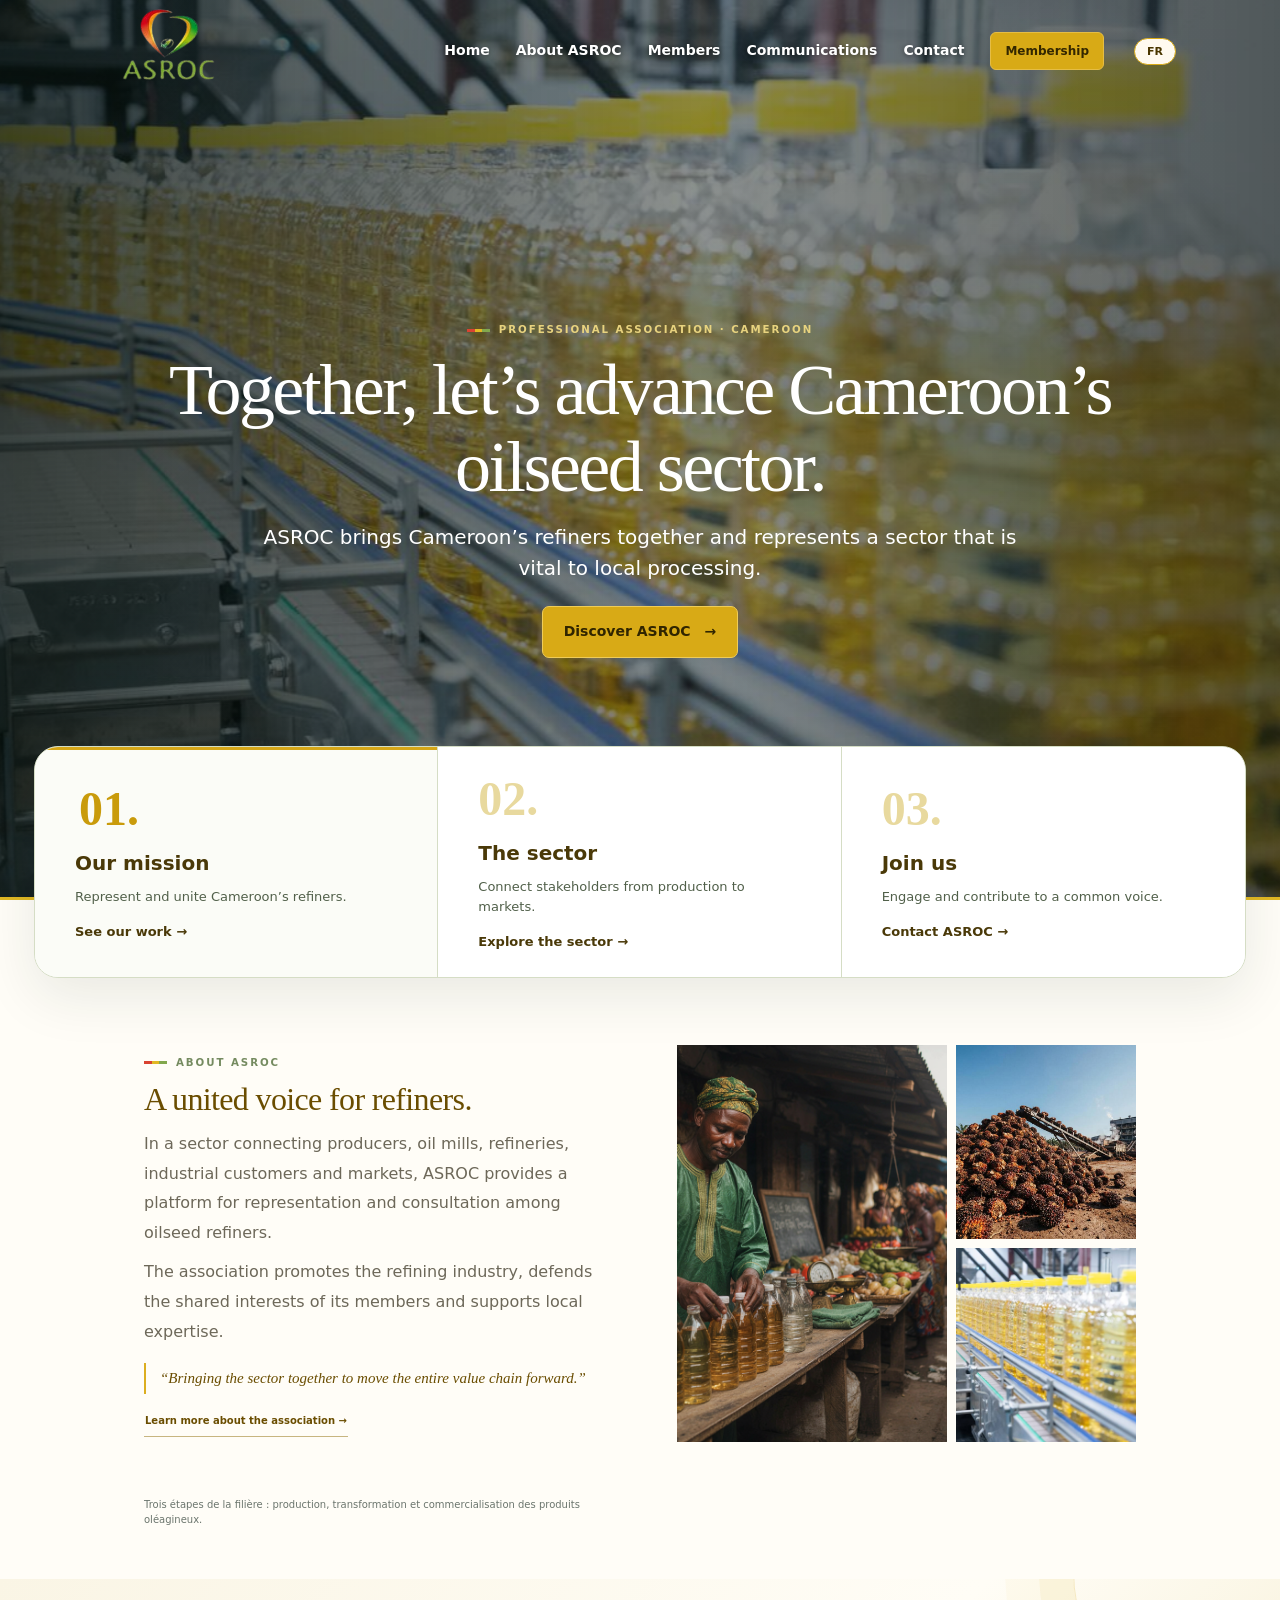
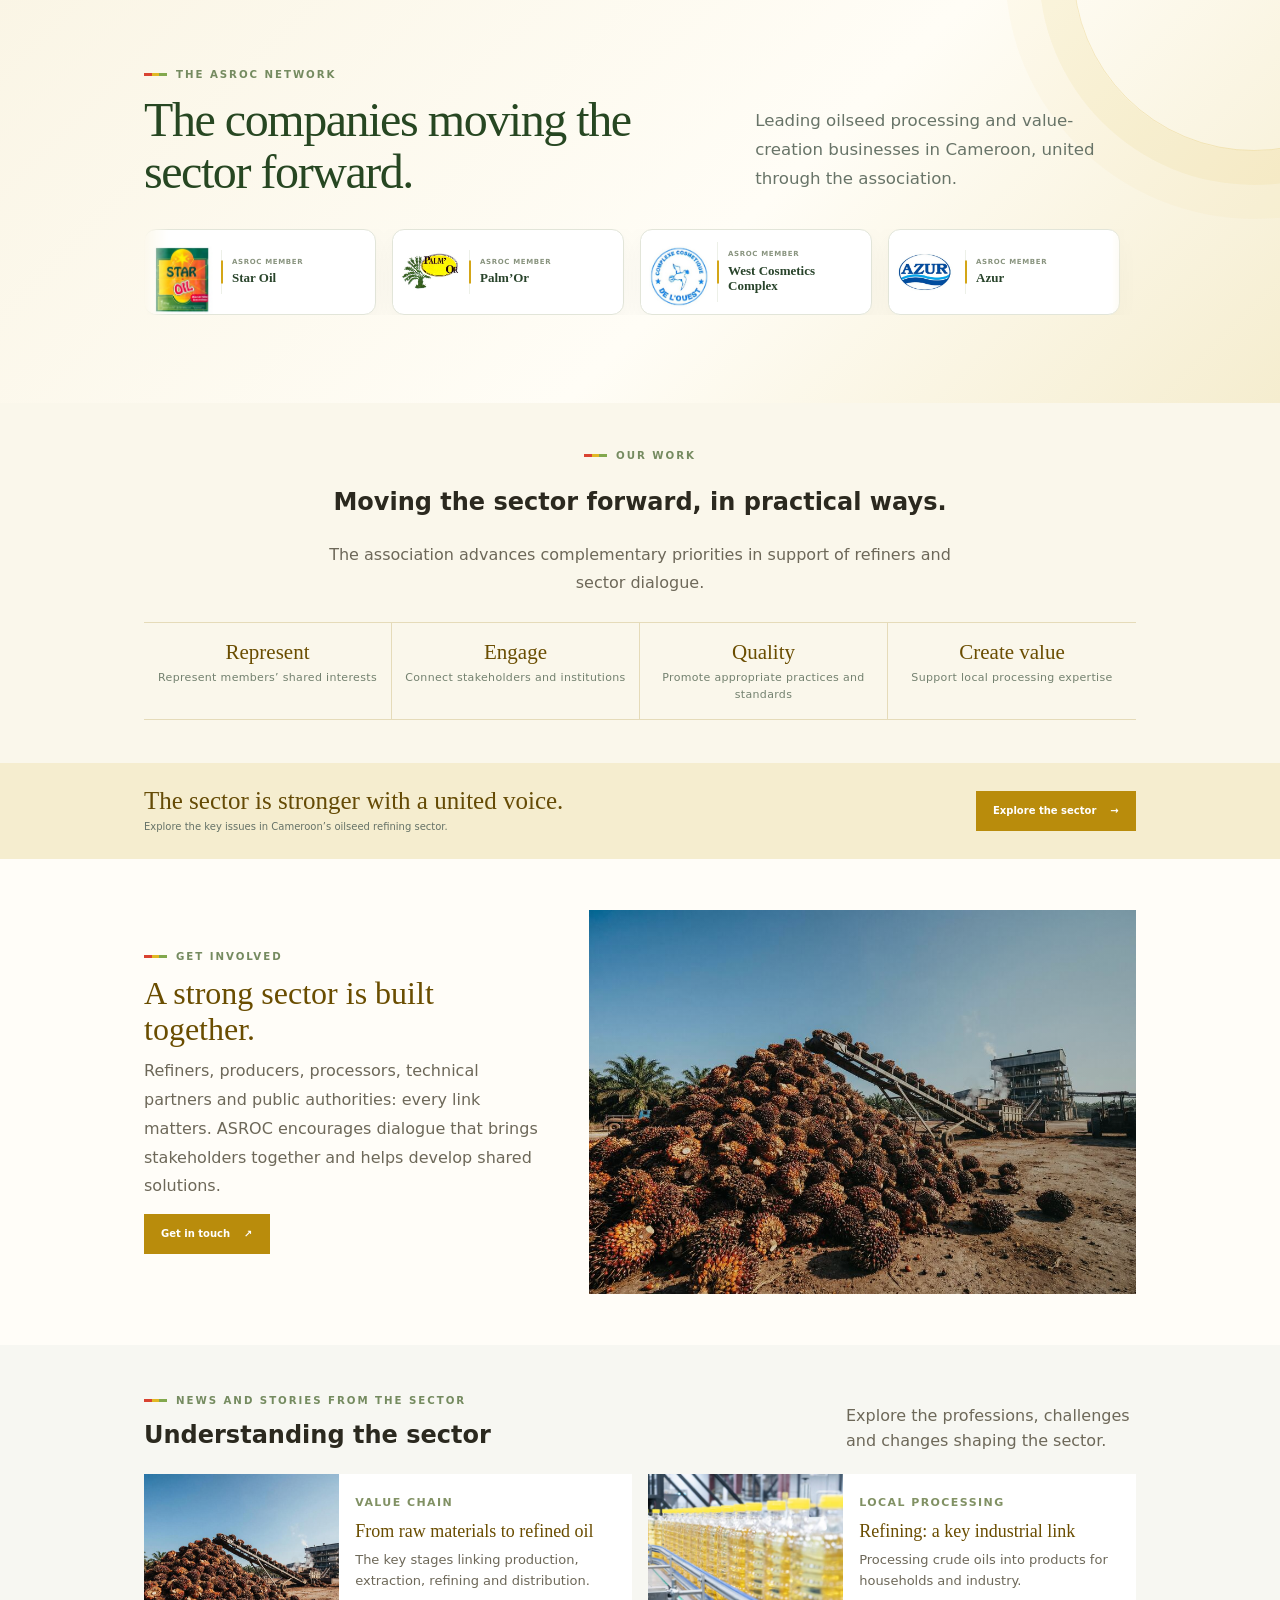
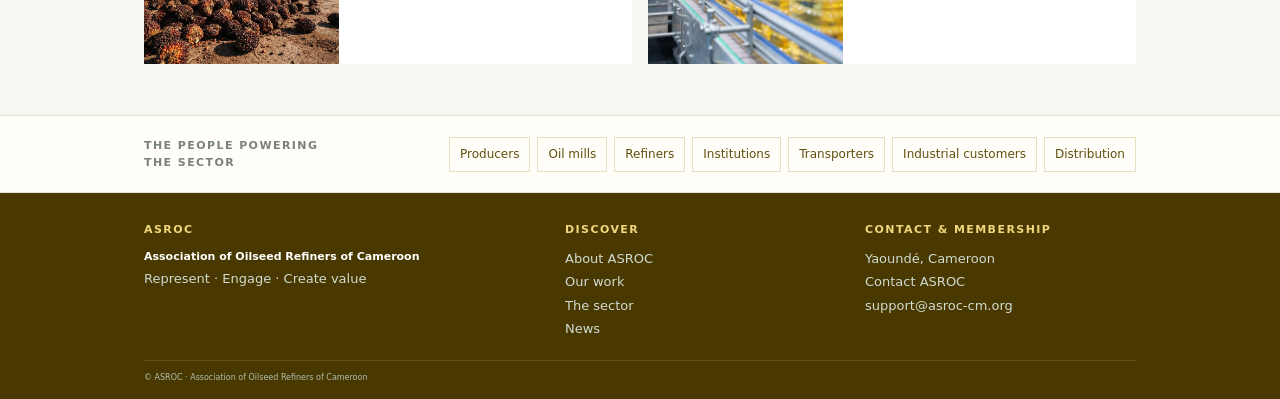
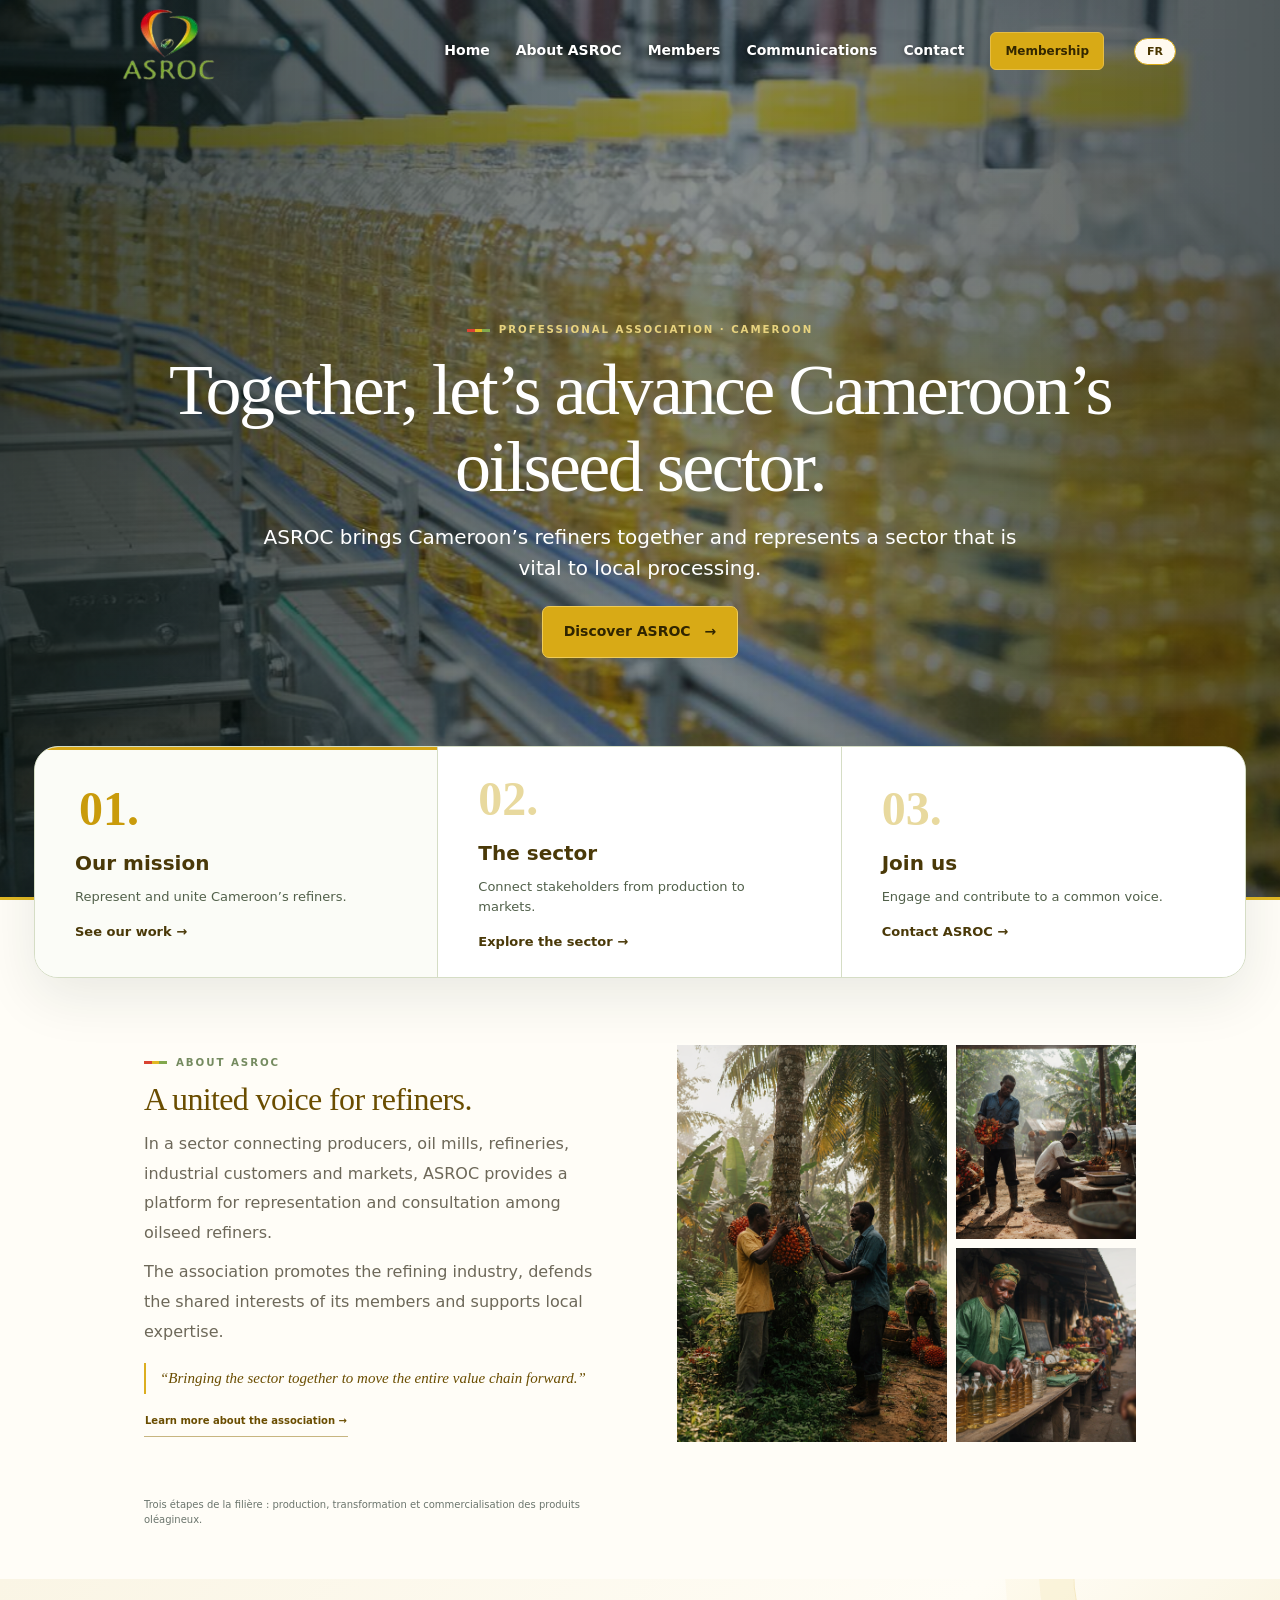
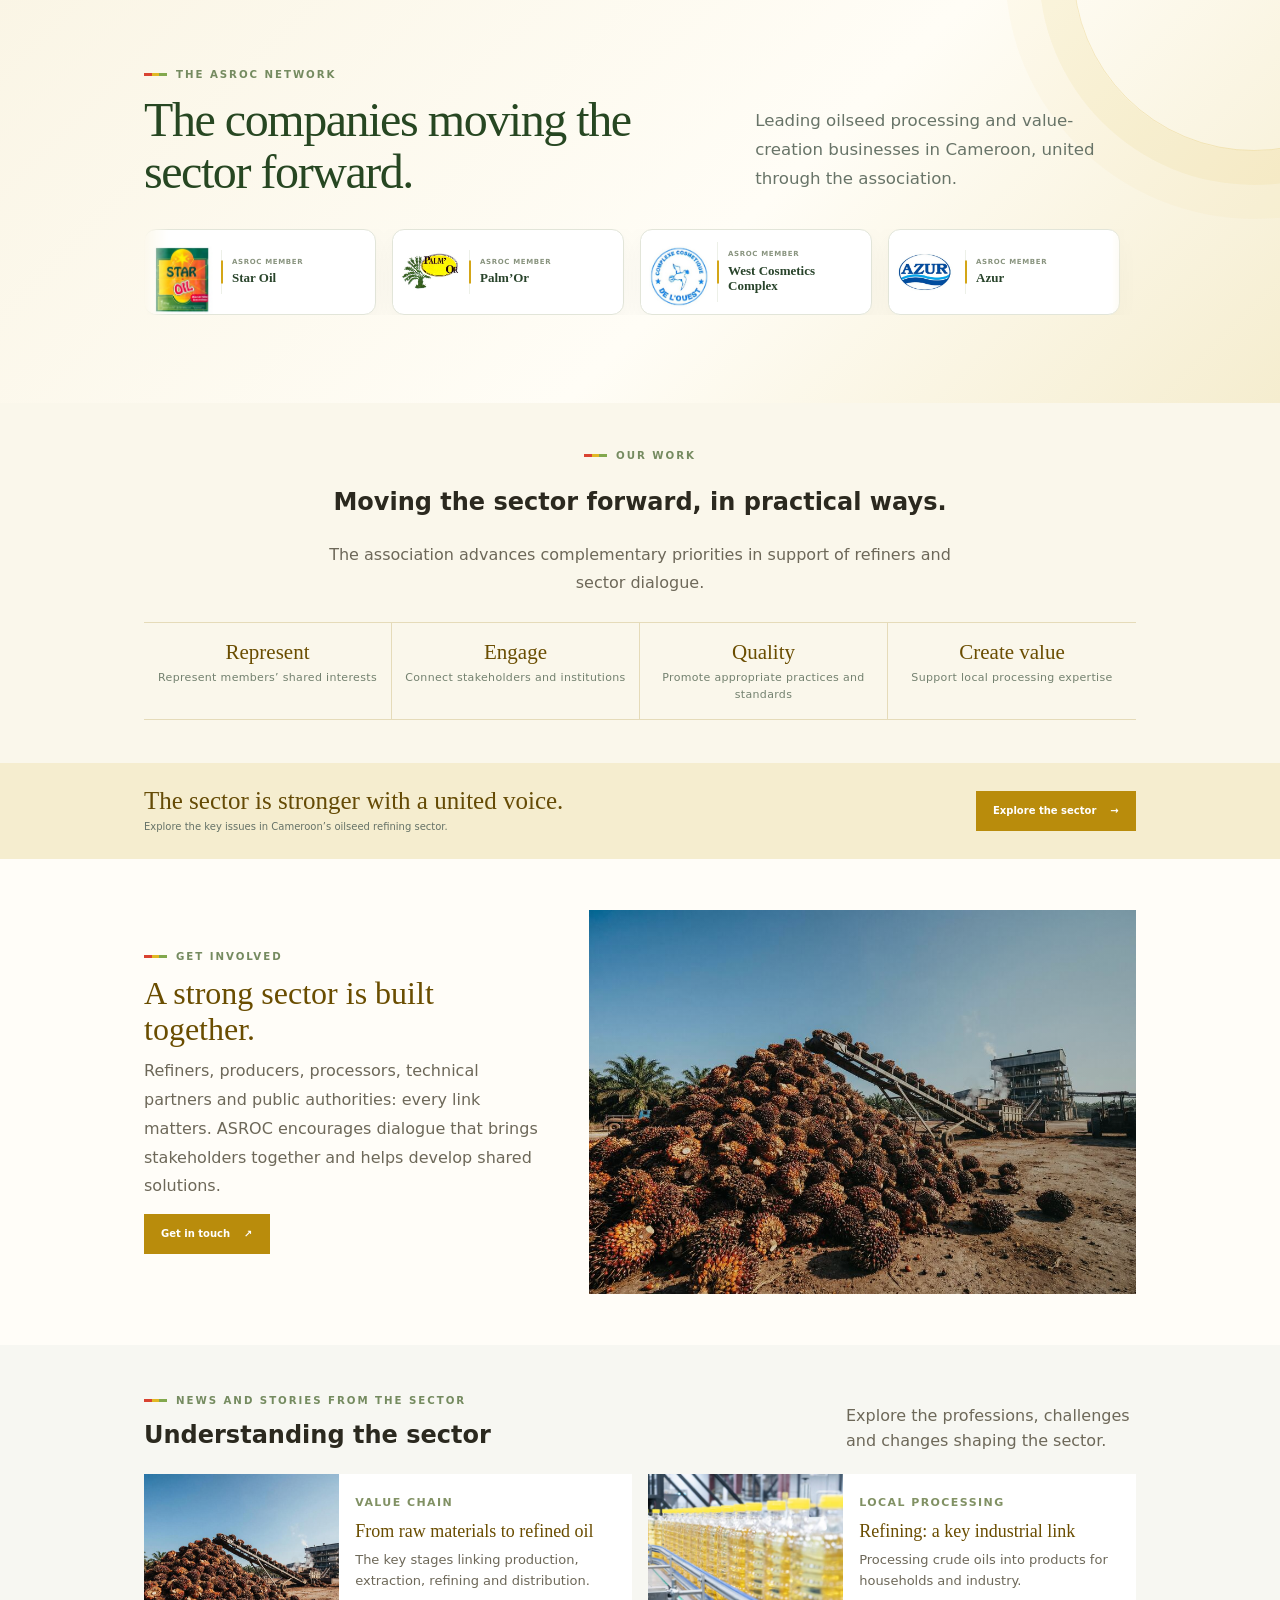
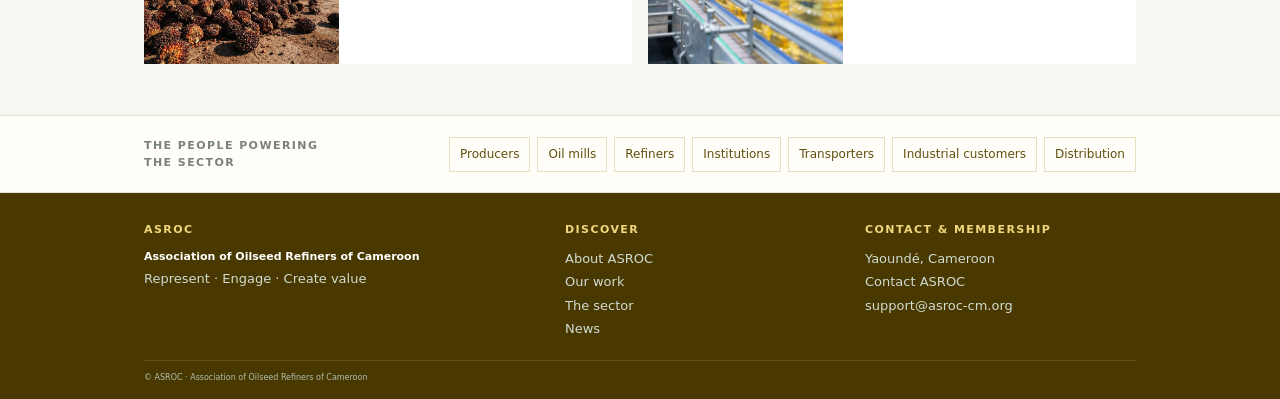
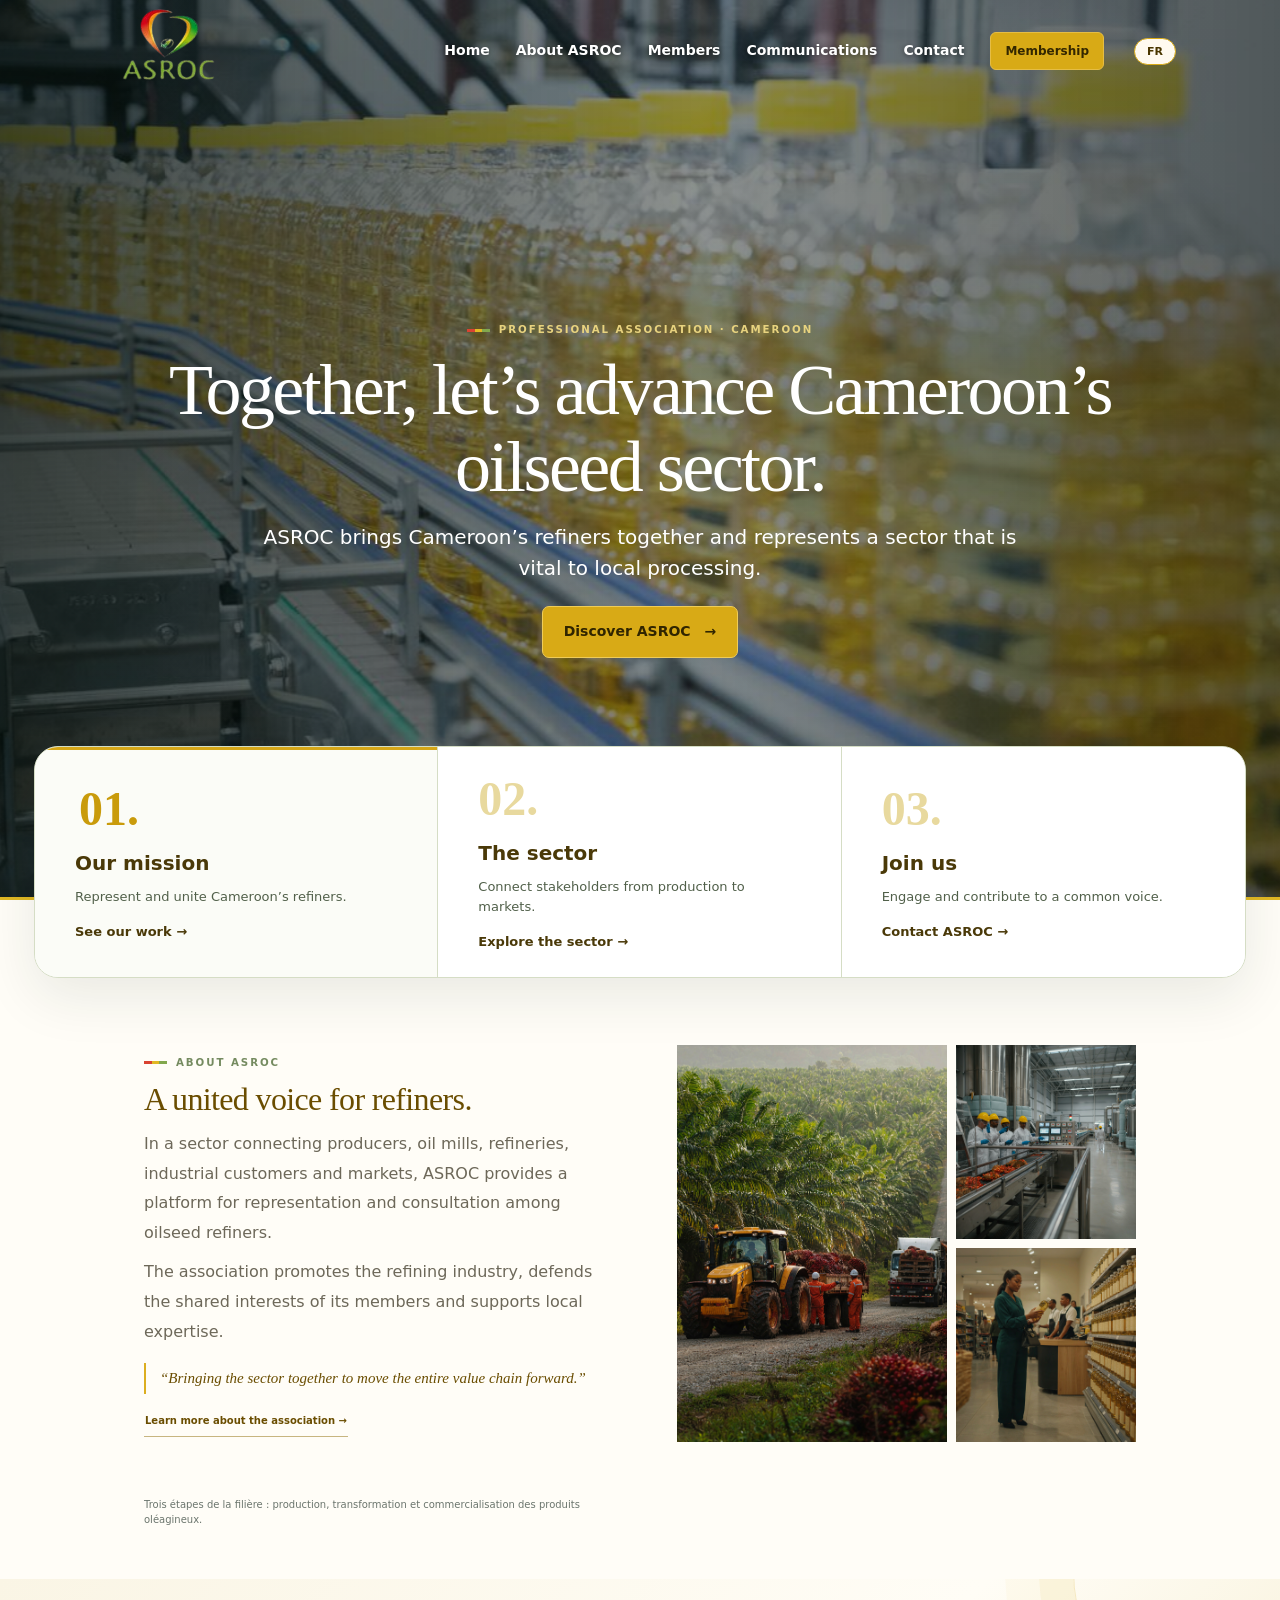
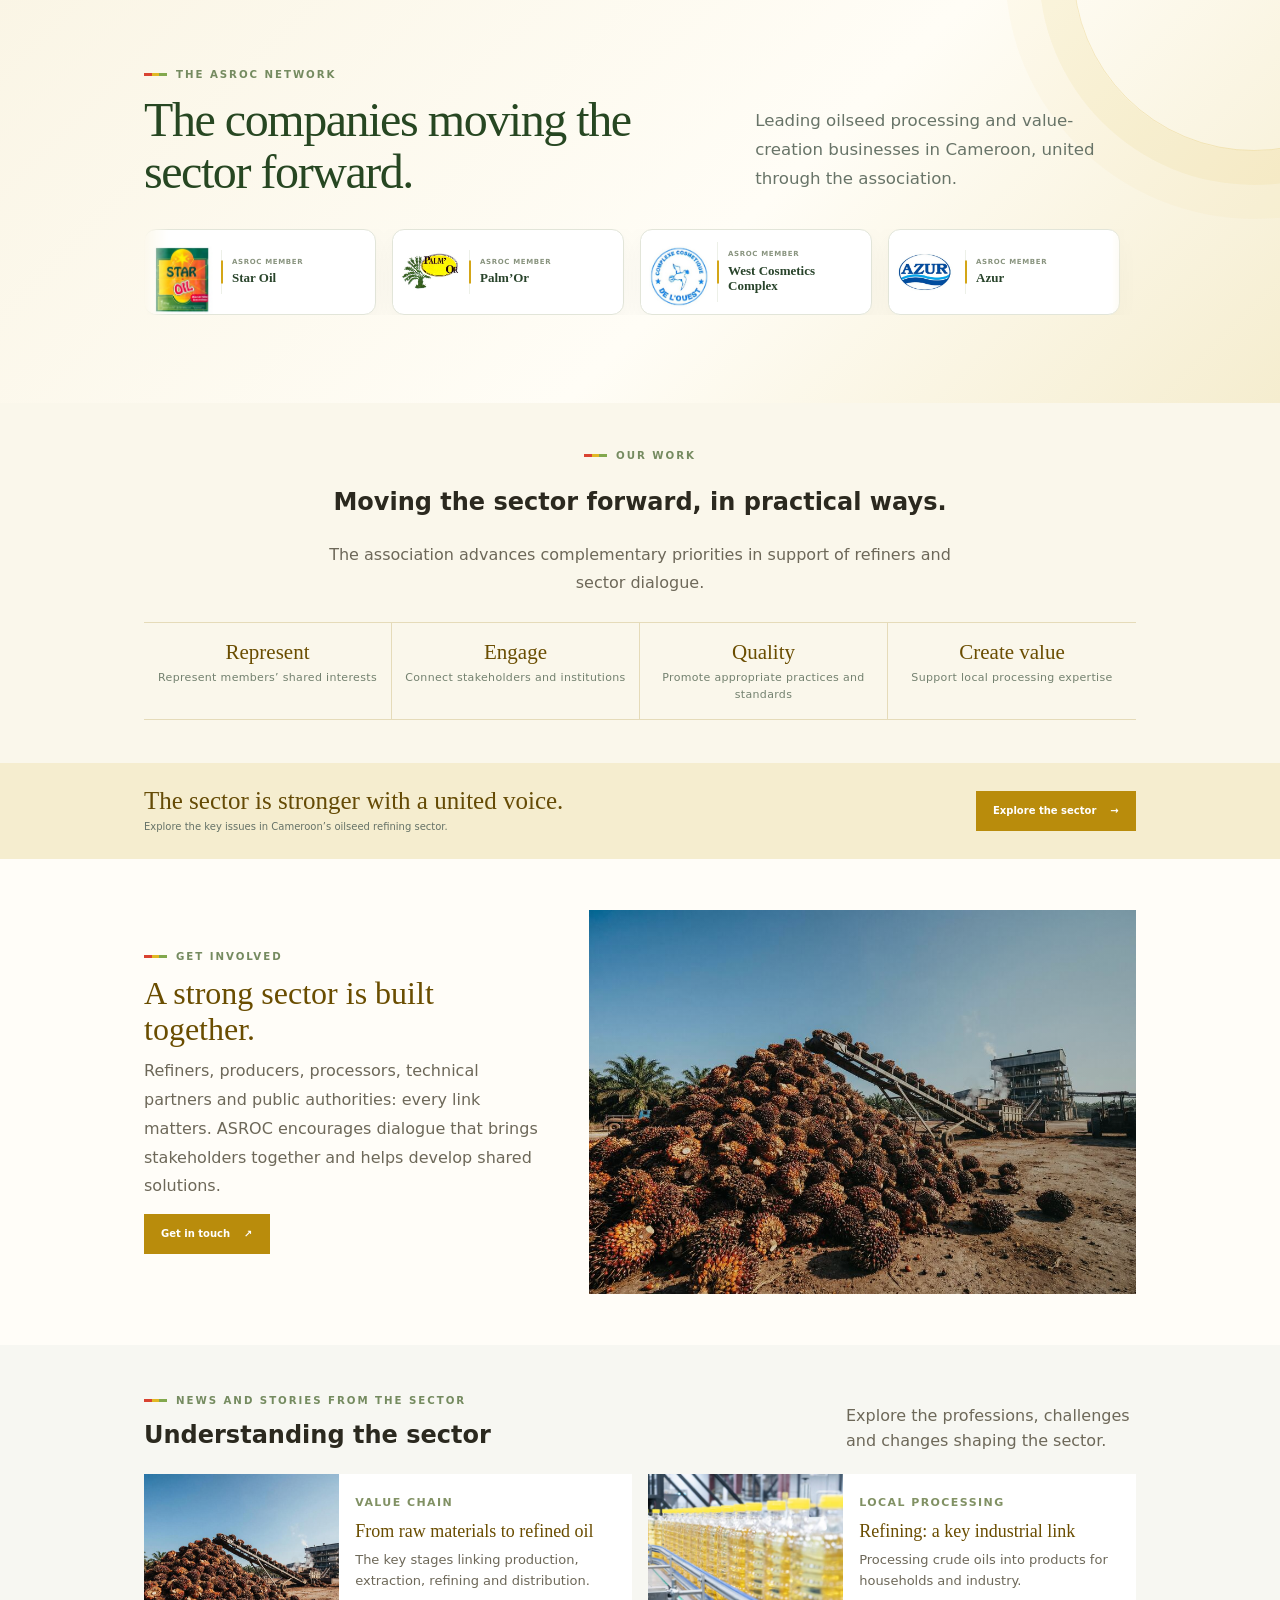
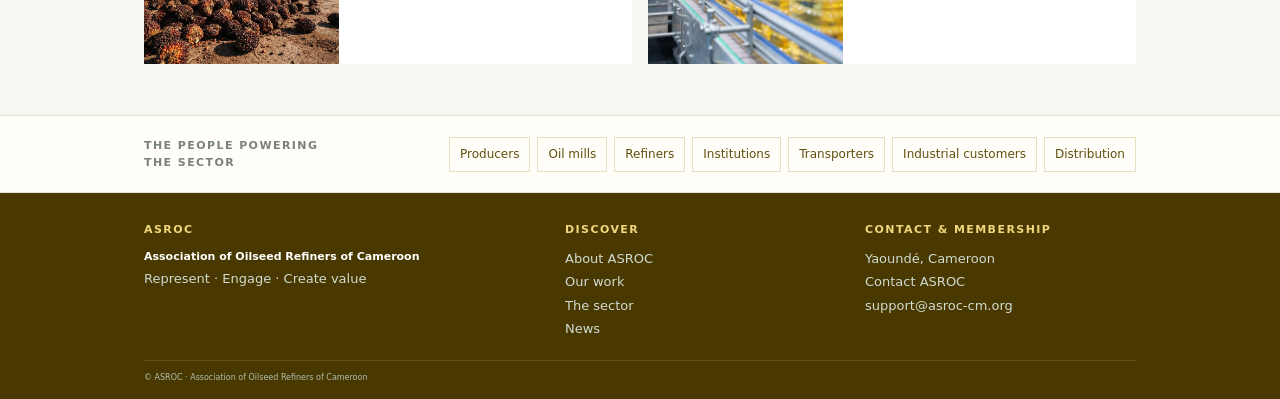
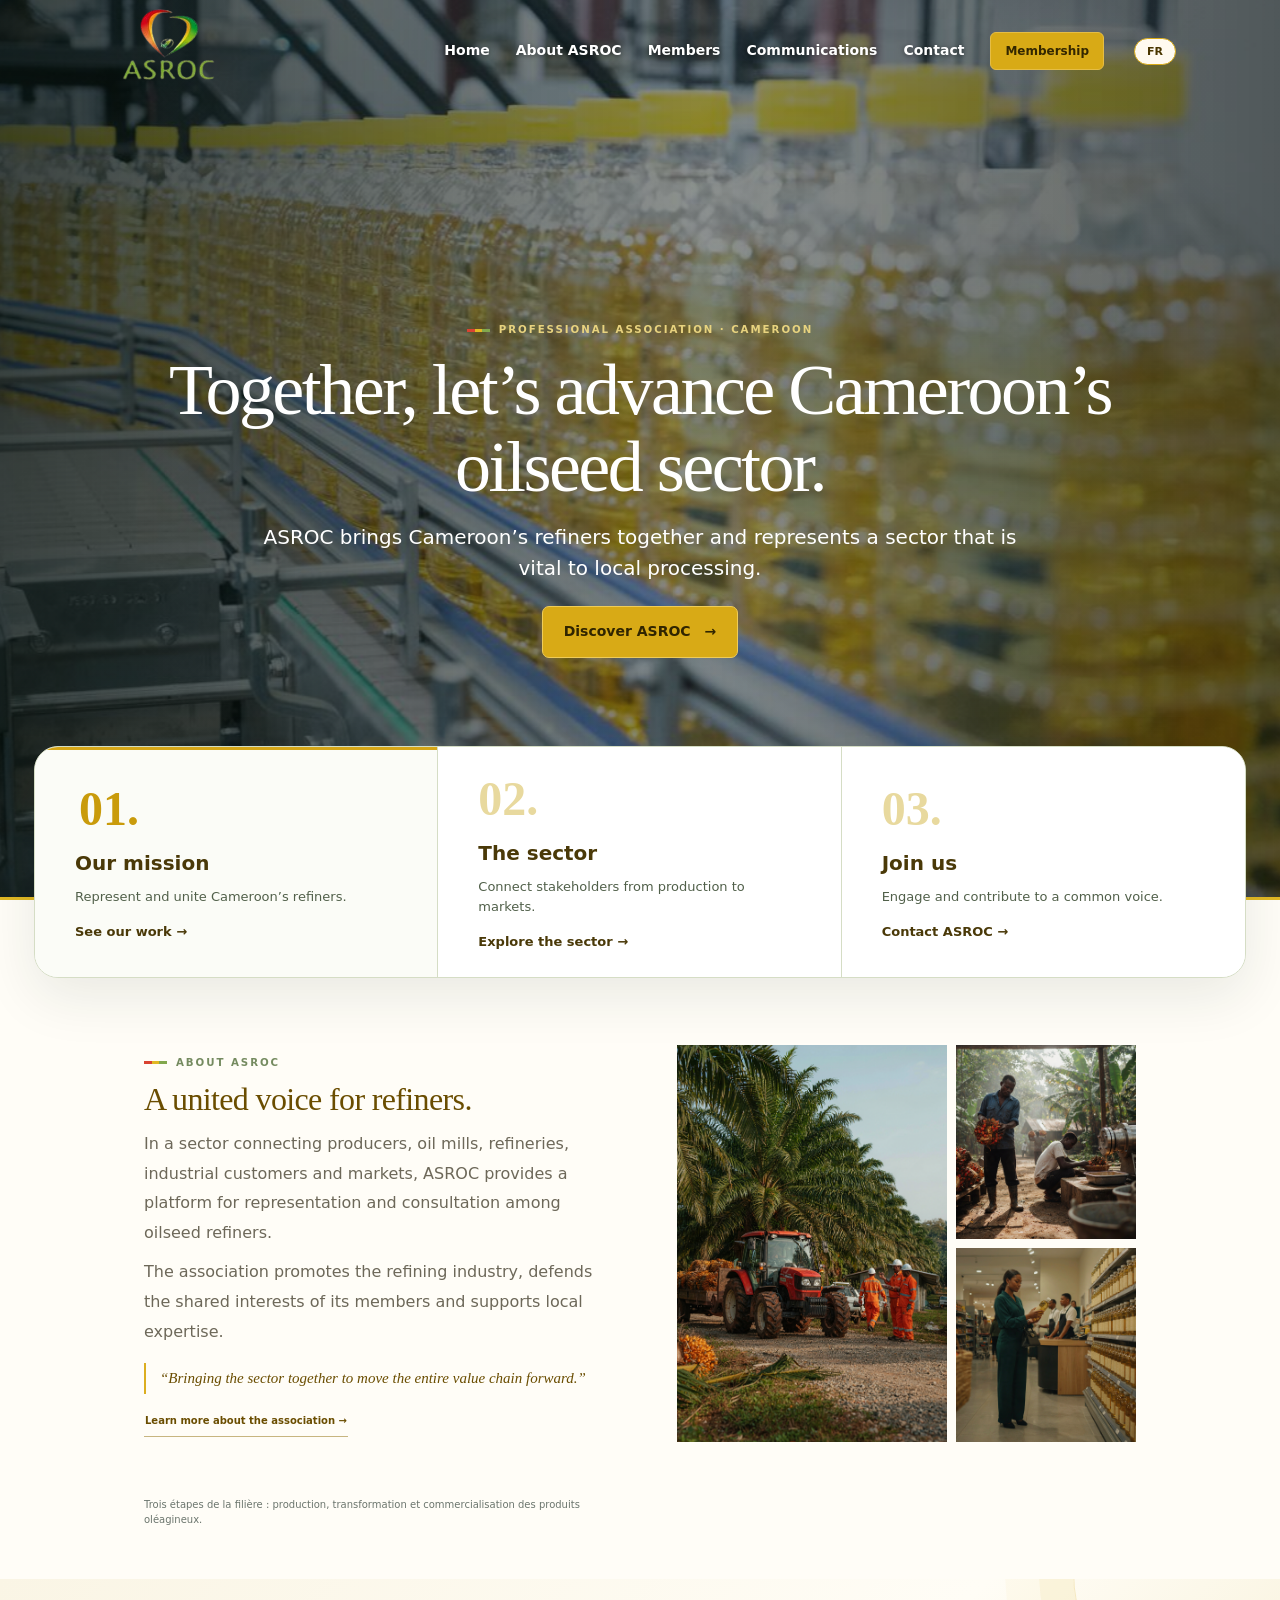
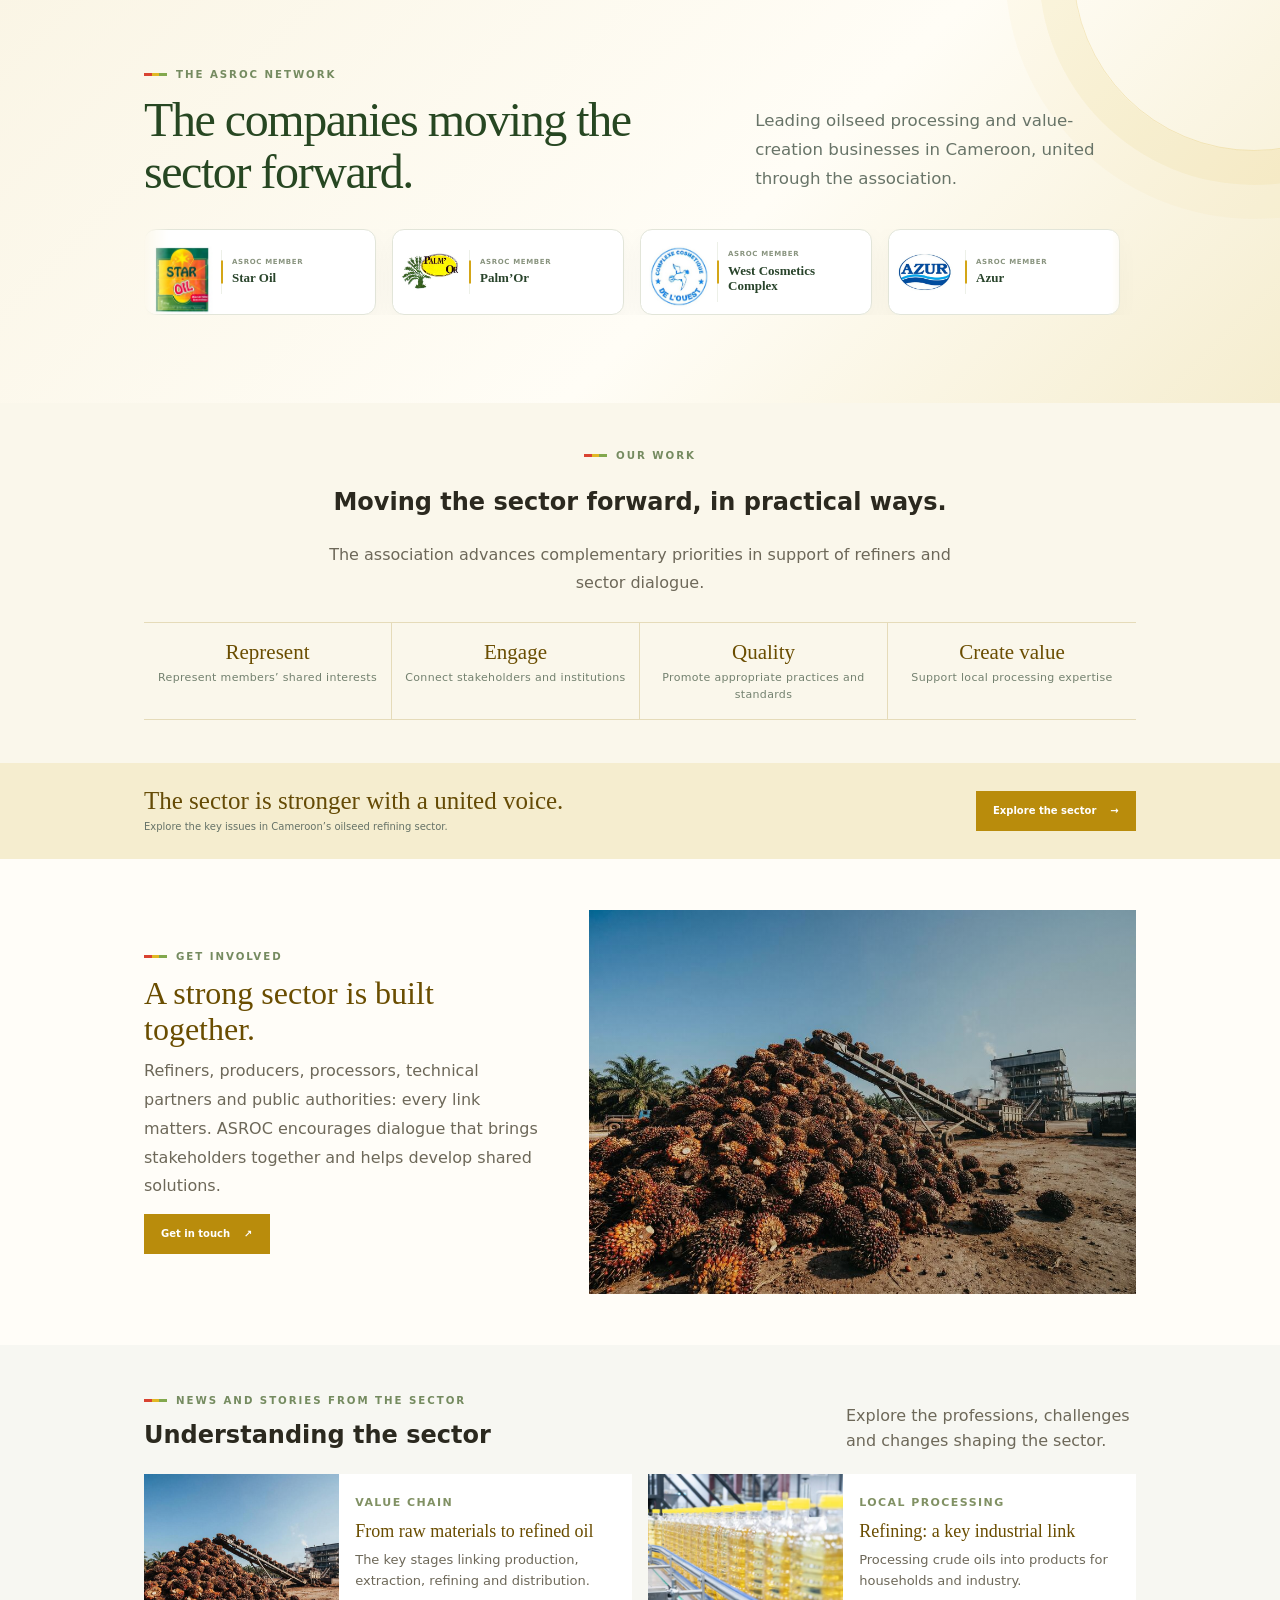
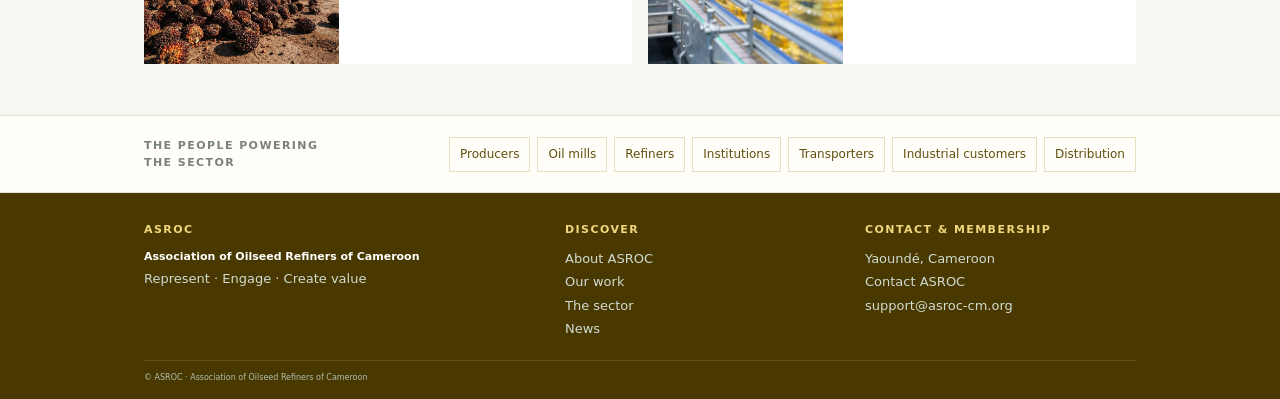
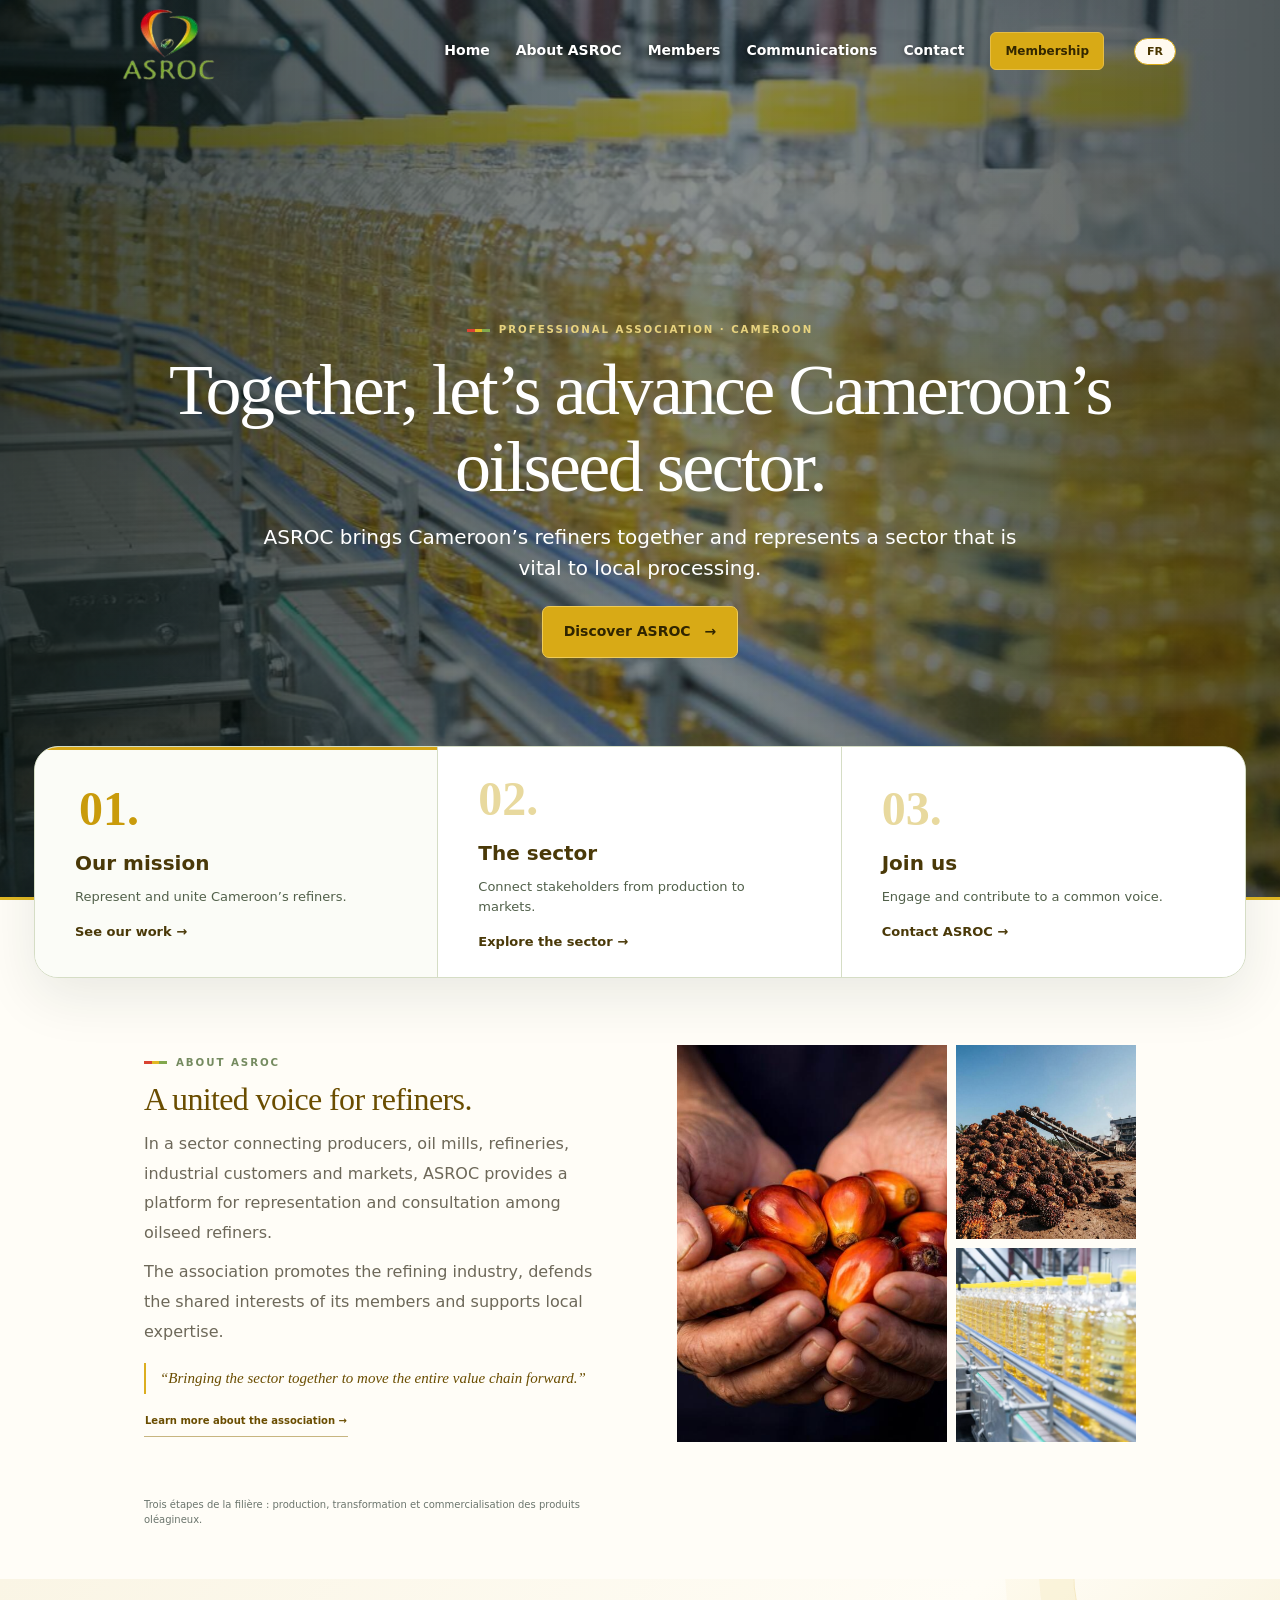
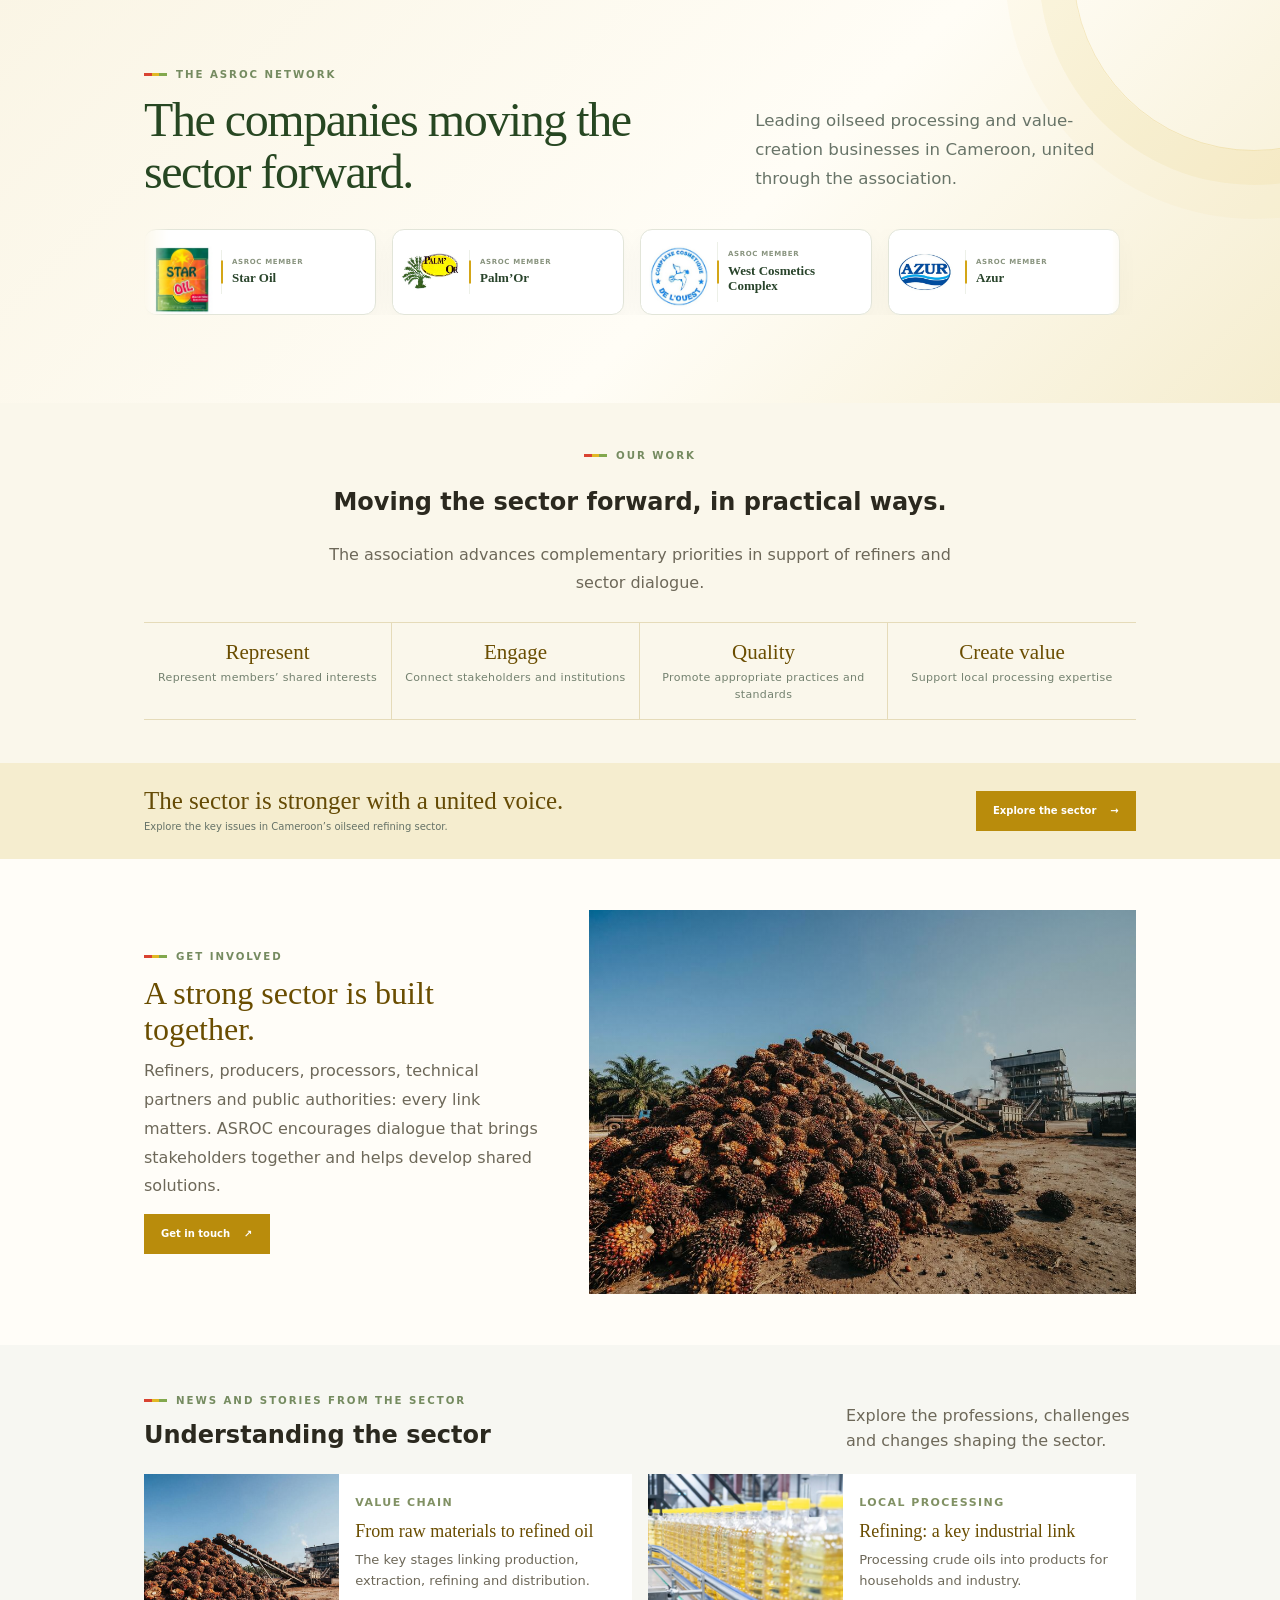
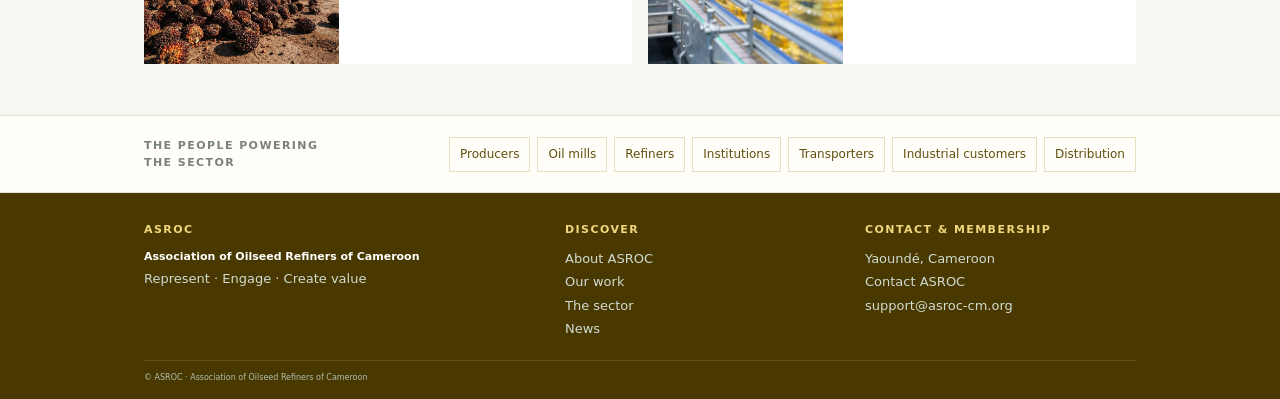
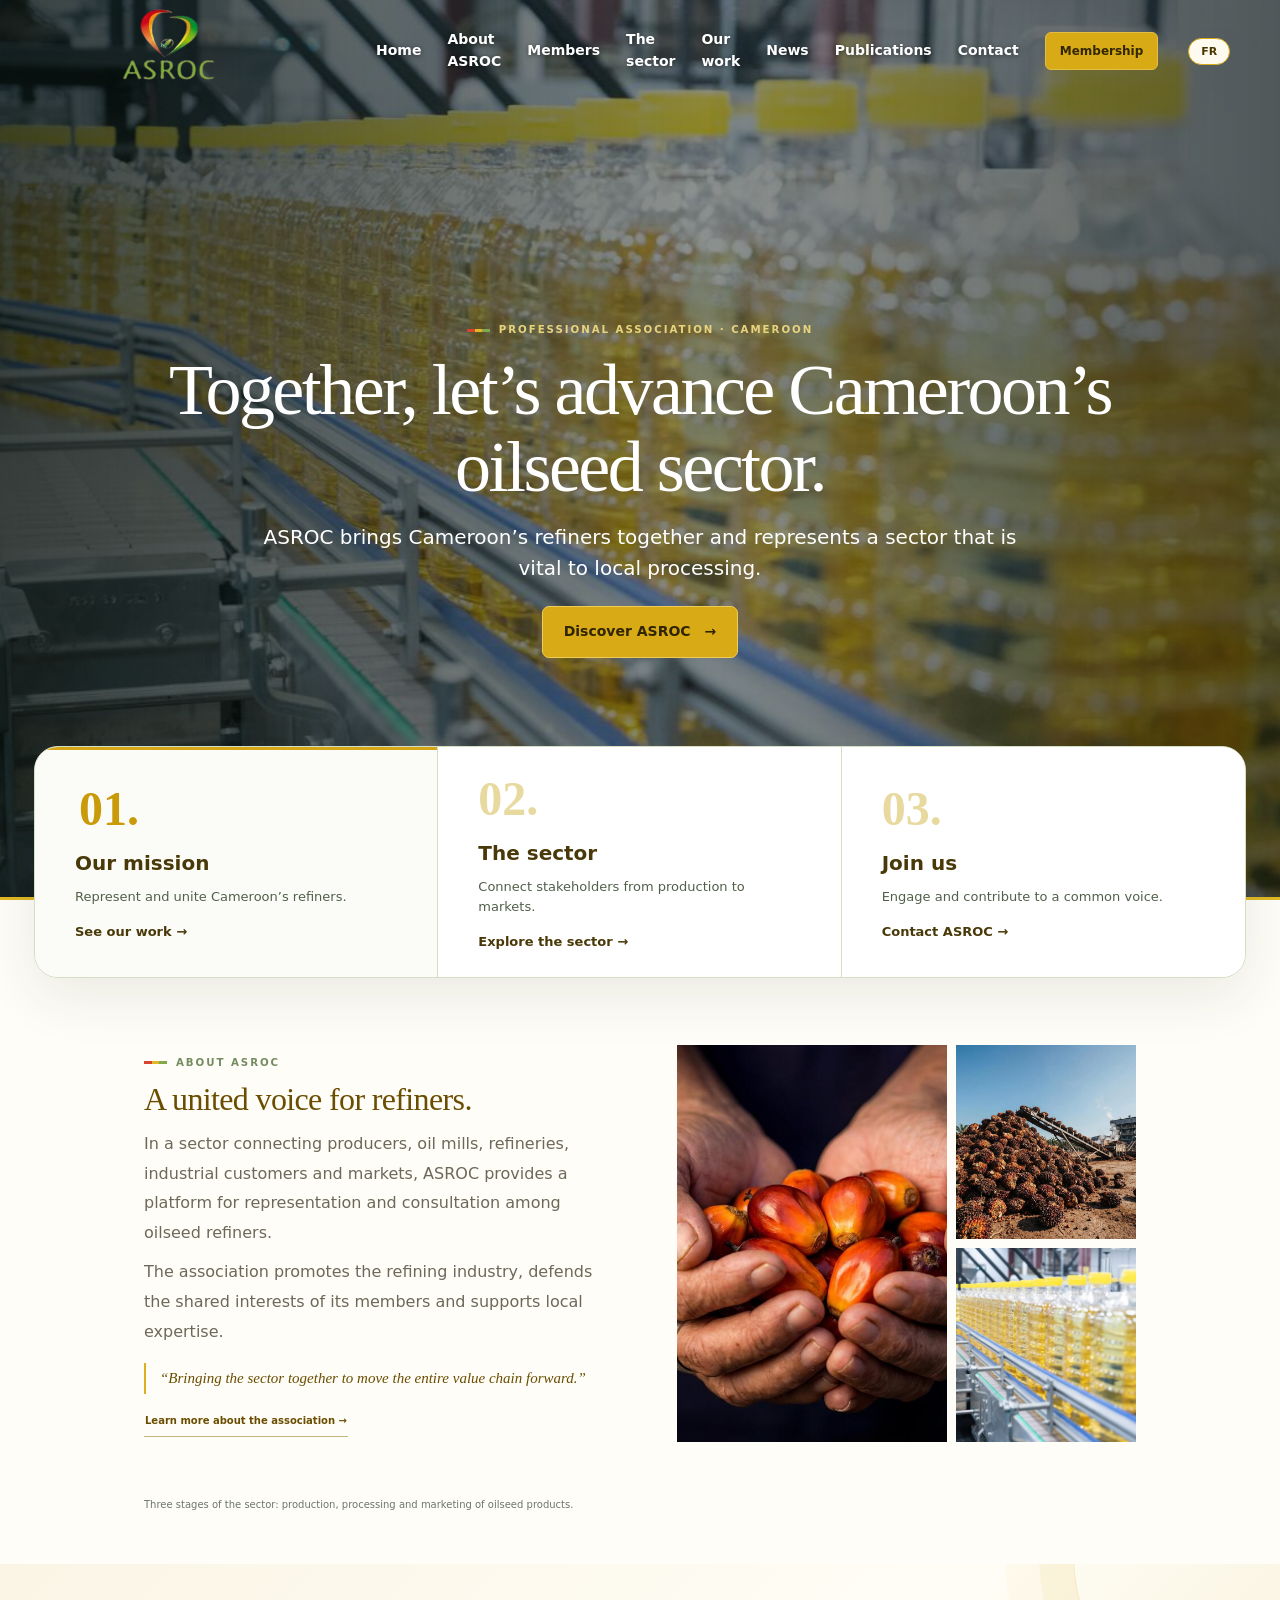
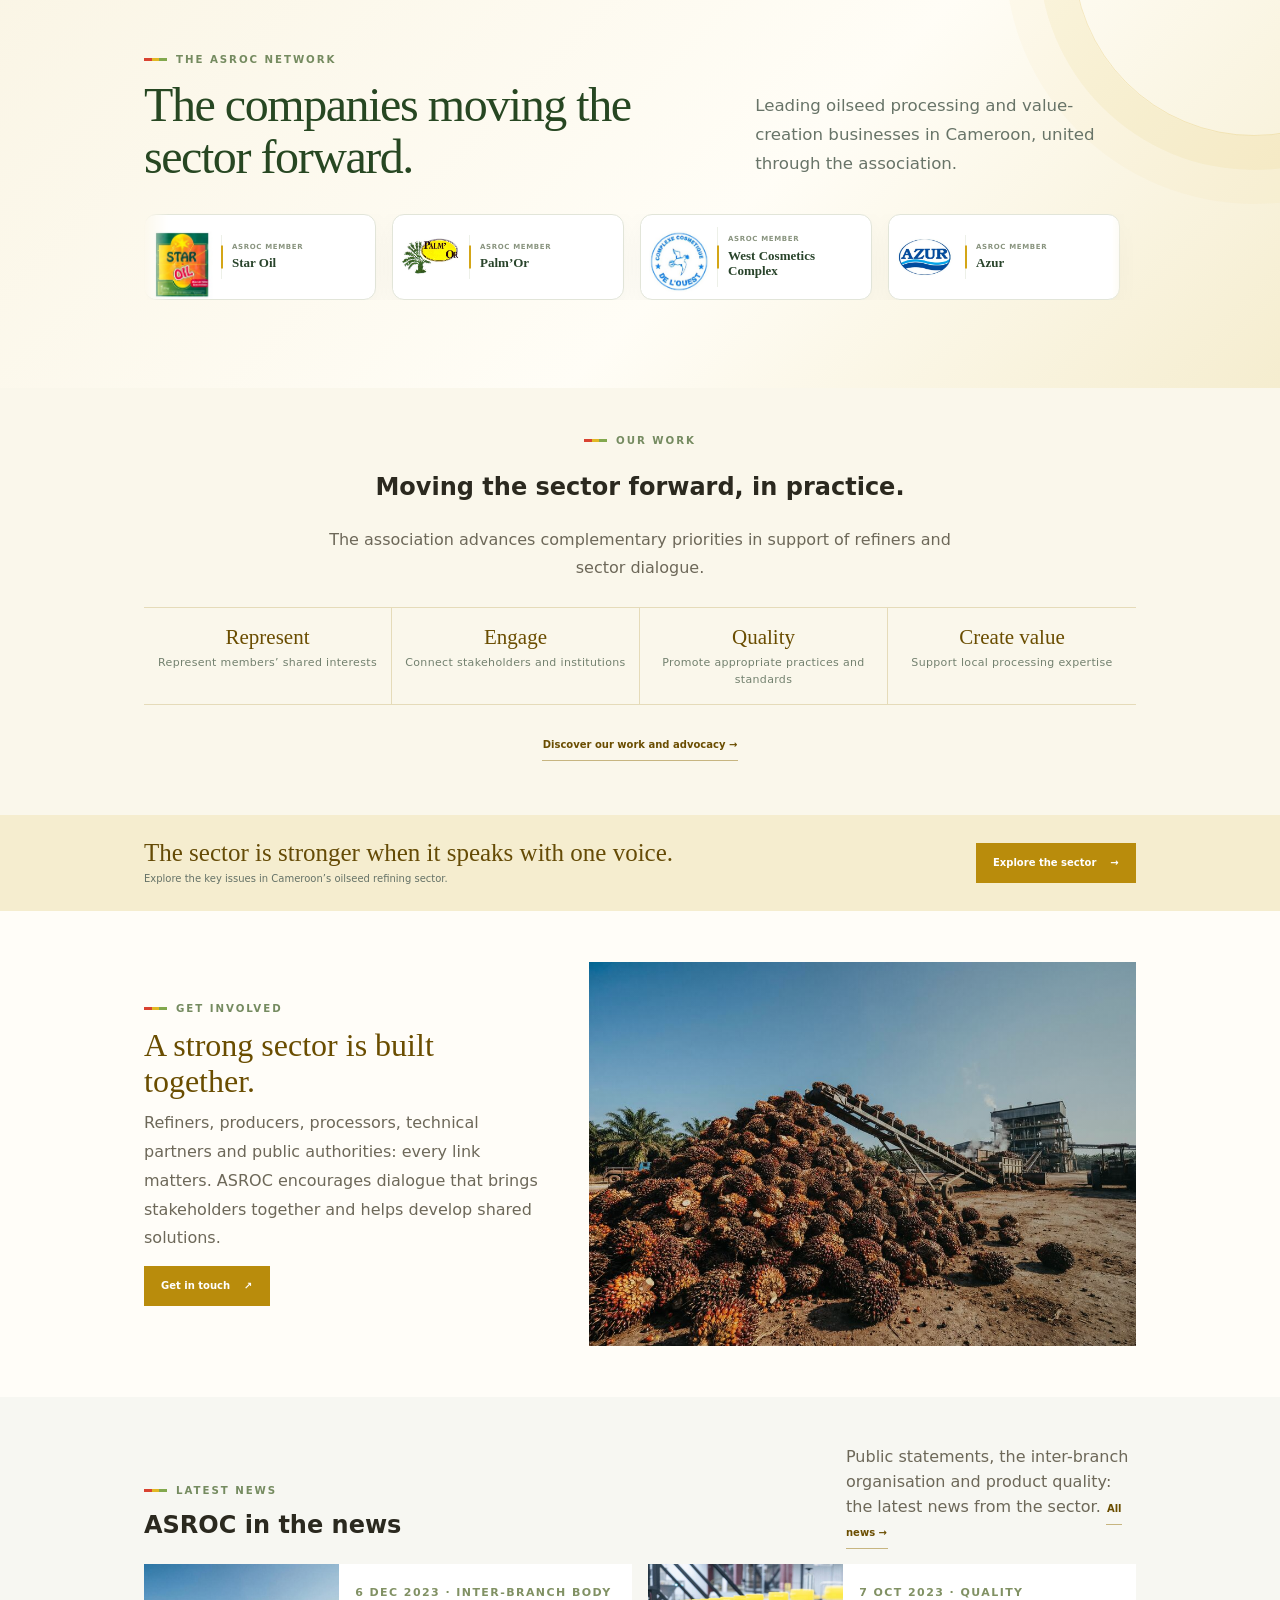
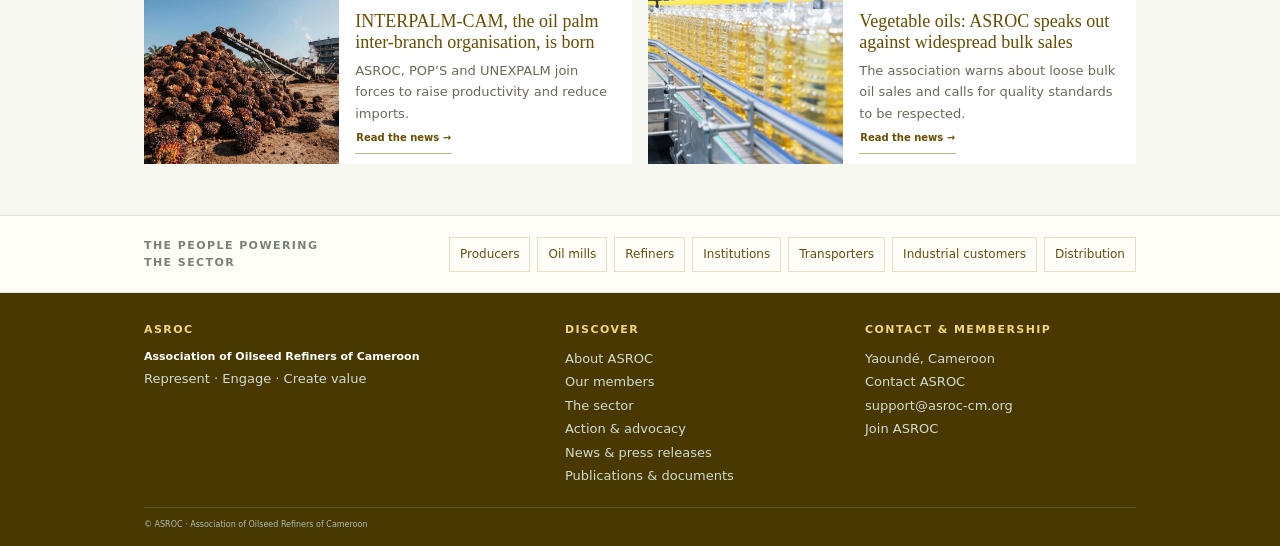
